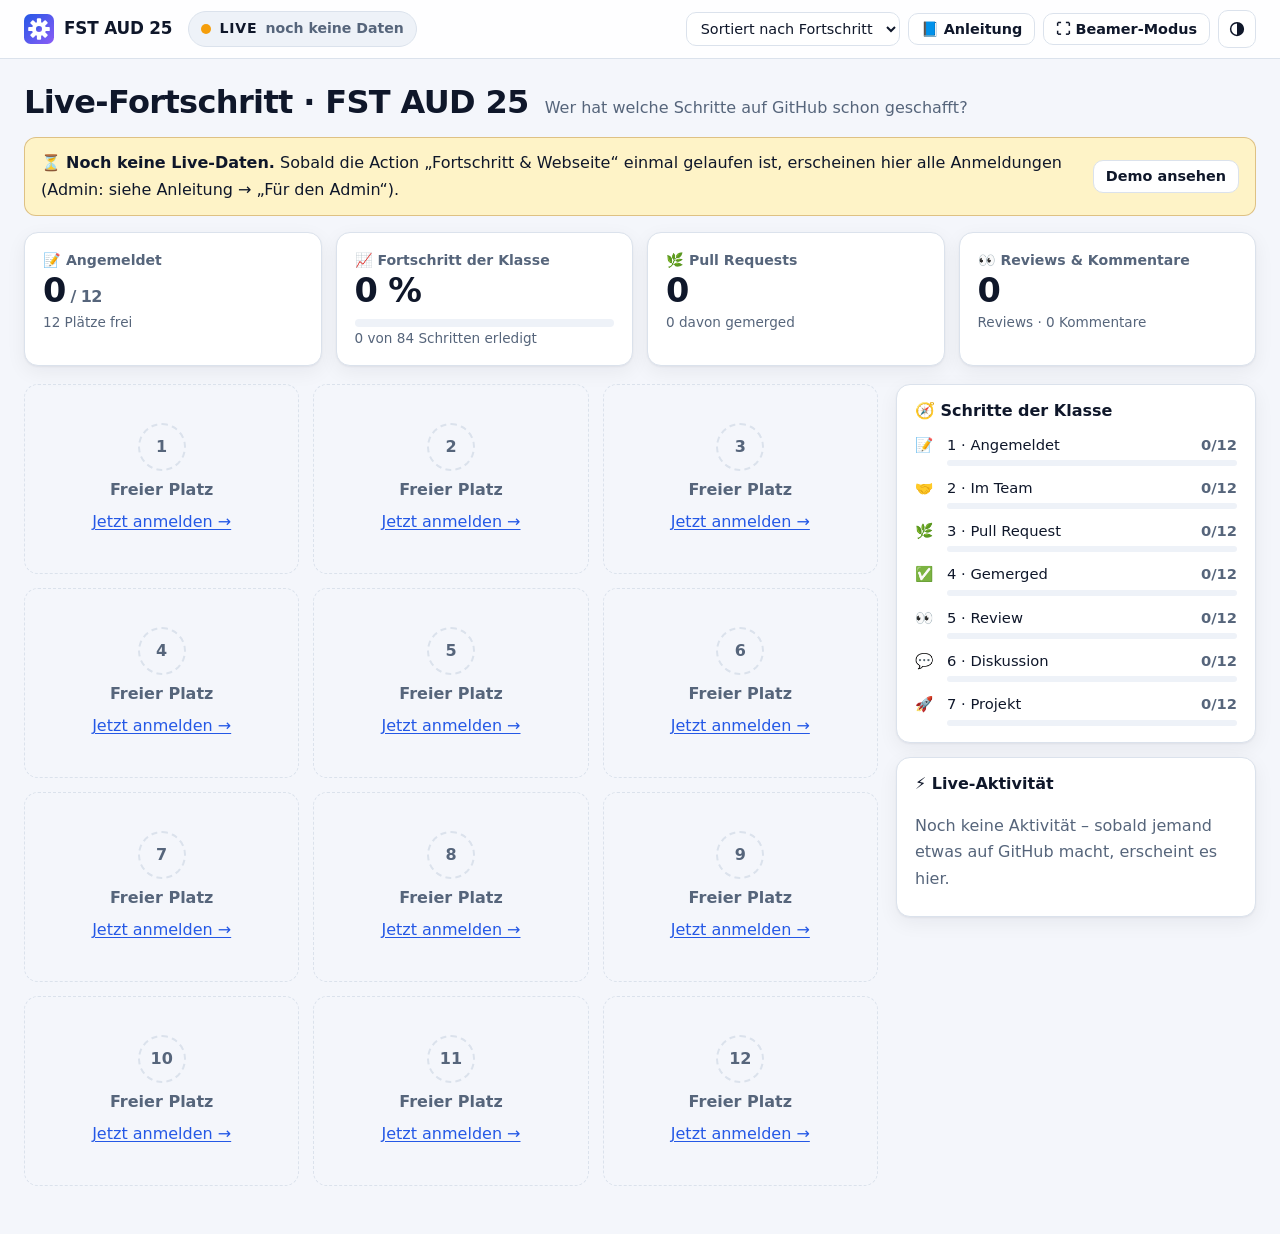
==== fstaud25/fortschritt.html @ 2078d6a1 "fstaud25: Klassen-Repository mit Anleitung und Live-Fortschritt Anleitung (index.html) für die Autom" ====
<!doctype html>
<html lang="de">
<head>
<meta charset="utf-8">
<meta name="viewport" content="width=device-width, initial-scale=1">
<title>FST AUD 25 · Live-Fortschritt</title>
<meta name="description" content="Live-Übersicht: Wie weit ist jede:r in der Automatisierungsklasse FST AUD 25 mit Git und GitHub?">
<link rel="icon" href="assets/favicon.svg" type="image/svg+xml">
<link rel="stylesheet" href="assets/style.css">
<script>try{var t=localStorage.getItem('fstaud25.theme');if(t)document.documentElement.dataset.theme=t}catch(e){}</script>
<script src="assets/common.js" defer></script>
<script src="assets/fortschritt.js" defer></script>
</head>
<body>

<header class="topbar">
  <a class="marke" href="./"><img src="assets/favicon.svg" alt="">FST AUD 25</a>
  <span class="live" id="live" role="status" aria-live="polite"><span class="punkt"></span><b>LIVE</b><span id="live-text">verbinde …</span></span>
  <div class="steuerung">
    <label class="visuell-versteckt" for="sortierung">Sortierung</label>
    <select id="sortierung" class="nur-normal">
      <option value="fortschritt">Sortiert nach Fortschritt</option>
      <option value="name">Sortiert nach Name</option>
      <option value="aktiv">Zuletzt aktiv zuerst</option>
    </select>
    <a class="knopf klein-k nur-normal" href="./">📘 Anleitung</a>
    <button class="knopf klein-k" type="button" id="beamer" title="Vollbild für Beamer oder Smartboard">⛶ Beamer-Modus</button>
    <button class="icon-knopf nur-normal" type="button" data-thema-knopf title="Hell/Dunkel umschalten" aria-label="Hell/Dunkel umschalten"><svg viewBox="0 0 24 24" width="18" height="18" aria-hidden="true"><circle cx="12" cy="12" r="8.5" fill="none" stroke="currentColor" stroke-width="2"/><path d="M12 3.5a8.5 8.5 0 0 1 0 17z" fill="currentColor"/></svg></button>
  </div>
</header>

<main class="dash">
  <div class="dash-titel">
    <h1 id="titel">Live-Fortschritt der Klasse</h1>
    <p id="untertitel">Wer hat welche Schritte auf GitHub schon geschafft?</p>
  </div>

  <div class="banner" id="banner" hidden></div>

  <section class="kennzahlen" aria-label="Kennzahlen">
    <div class="kennzahl">
      <div class="label">📝 Angemeldet</div>
      <div class="wert" id="k-angemeldet">–</div>
      <div class="zusatz" id="k-angemeldet-zusatz">&nbsp;</div>
    </div>
    <div class="kennzahl">
      <div class="label">📈 Fortschritt der Klasse</div>
      <div class="wert" id="k-fortschritt">–</div>
      <div class="balken"><span id="k-fortschritt-balken" data-key="klasse"></span></div>
      <div class="zusatz" id="k-fortschritt-zusatz">&nbsp;</div>
    </div>
    <div class="kennzahl">
      <div class="label">🌿 Pull Requests</div>
      <div class="wert" id="k-prs">–</div>
      <div class="zusatz" id="k-prs-zusatz">&nbsp;</div>
    </div>
    <div class="kennzahl">
      <div class="label">👀 Reviews &amp; Kommentare</div>
      <div class="wert" id="k-reviews">–</div>
      <div class="zusatz" id="k-reviews-zusatz">&nbsp;</div>
    </div>
  </section>

  <div class="dash-grid">
    <section class="karten" id="karten" aria-label="Teilnehmende"></section>
    <aside>
      <div class="panel">
        <h2>🧭 Schritte der Klasse</h2>
        <ol class="trichter" id="trichter"></ol>
      </div>
      <div class="panel">
        <h2>⚡ Live-Aktivität</h2>
        <ul class="feed" id="feed"></ul>
      </div>
    </aside>
  </div>
</main>

<div class="toasts" id="toasts" aria-live="polite"></div>
<canvas class="konfetti" id="konfetti" hidden></canvas>

</body>
</html>
---- fstaud25/assets/style.css ----
/* FST AUD 25 – gemeinsames Design für Anleitung (index.html) und Live-Fortschritt (fortschritt.html) */

:root {
  color-scheme: light;
  --bg: #f4f6fb;
  --surface: #ffffff;
  --surface-2: #eef2f8;
  --text: #0f172a;
  --muted: #56657b;
  --border: #dbe2ec;
  --accent: #2458e6;
  --accent-text: #ffffff;
  --accent-soft: #e3eaff;
  --ok: #15803d;
  --ok-soft: #dcfce7;
  --warn: #a16207;
  --warn-soft: #fef3c7;
  --danger: #b91c1c;
  --danger-soft: #fee2e2;
  --code-bg: #0f172a;
  --code-text: #e2e8f0;
  --gh-green: #1f883d;
  --shadow: 0 1px 2px rgb(15 23 42 / .05), 0 6px 20px rgb(15 23 42 / .06);
  --radius: 14px;
  --font: system-ui, -apple-system, "Segoe UI", Roboto, "Helvetica Neue", Arial, sans-serif;
  --mono: ui-monospace, SFMono-Regular, "Cascadia Code", Menlo, Consolas, monospace;
}

@media (prefers-color-scheme: dark) {
  :root:not([data-theme="light"]) {
    color-scheme: dark;
    --bg: #0b1120;
    --surface: #111a2e;
    --surface-2: #17223a;
    --text: #e6ebf5;
    --muted: #9aa8bf;
    --border: #243251;
    --accent: #7c9dff;
    --accent-text: #0b1120;
    --accent-soft: #1a2850;
    --ok: #4ade80;
    --ok-soft: #10301d;
    --warn: #fbbf24;
    --warn-soft: #36270a;
    --danger: #f87171;
    --danger-soft: #3b1414;
    --code-bg: #070c18;
    --code-text: #dbe4f3;
    --gh-green: #2ea043;
    --shadow: 0 1px 2px rgb(0 0 0 / .4), 0 8px 24px rgb(0 0 0 / .25);
  }
}

:root[data-theme="dark"] {
  color-scheme: dark;
  --bg: #0b1120;
  --surface: #111a2e;
  --surface-2: #17223a;
  --text: #e6ebf5;
  --muted: #9aa8bf;
  --border: #243251;
  --accent: #7c9dff;
  --accent-text: #0b1120;
  --accent-soft: #1a2850;
  --ok: #4ade80;
  --ok-soft: #10301d;
  --warn: #fbbf24;
  --warn-soft: #36270a;
  --danger: #f87171;
  --danger-soft: #3b1414;
  --code-bg: #070c18;
  --code-text: #dbe4f3;
  --gh-green: #2ea043;
  --shadow: 0 1px 2px rgb(0 0 0 / .4), 0 8px 24px rgb(0 0 0 / .25);
}

/* ---------- Grundlagen ---------- */

* { box-sizing: border-box; }
html { scroll-behavior: smooth; scroll-padding-top: 84px; -webkit-text-size-adjust: 100%; }
body { margin: 0; background: var(--bg); color: var(--text); font: 1rem/1.65 var(--font); -webkit-font-smoothing: antialiased; }
a { color: var(--accent); text-underline-offset: 2px; }
img { max-width: 100%; }
h1, h2, h3 { line-height: 1.2; }
p { margin: 0 0 12px; }
ul, ol { padding-left: 1.3em; }
li { margin-bottom: 4px; }
code, kbd, pre { font-family: var(--mono); font-size: .9em; }
:not(pre) > code { background: var(--surface-2); border: 1px solid var(--border); padding: .08em .38em; border-radius: 6px; overflow-wrap: anywhere; }
pre { position: relative; margin: 12px 0 16px; background: var(--code-bg); color: var(--code-text); padding: 14px 16px; border-radius: 10px; overflow-x: auto; line-height: 1.55; }
kbd { background: var(--surface); border: 1px solid var(--border); border-bottom-width: 2px; border-radius: 6px; padding: 0 6px; }
hr { border: 0; border-top: 1px solid var(--border); margin: 32px 0; }
[hidden] { display: none !important; }
.klein { font-size: .88rem; color: var(--muted); }
.visuell-versteckt { position: absolute; width: 1px; height: 1px; overflow: hidden; clip: rect(0 0 0 0); white-space: nowrap; }

:focus-visible { outline: 3px solid color-mix(in srgb, var(--accent) 50%, transparent); outline-offset: 2px; }

/* ---------- Kopfleiste ---------- */

.topbar {
  position: sticky; top: 0; z-index: 30;
  display: flex; align-items: center; gap: 12px 16px; flex-wrap: wrap;
  padding: 10px 24px;
  background: color-mix(in srgb, var(--surface) 88%, transparent);
  backdrop-filter: saturate(1.4) blur(10px);
  -webkit-backdrop-filter: saturate(1.4) blur(10px);
  border-bottom: 1px solid var(--border);
}
.marke { display: inline-flex; align-items: center; gap: 10px; font-weight: 800; font-size: 1.05rem; color: var(--text); text-decoration: none; letter-spacing: -.01em; white-space: nowrap; }
.marke img { width: 30px; height: 30px; }
.topnav { display: flex; gap: 2px; margin-left: auto; overflow-x: auto; scrollbar-width: none; }
.topnav a { padding: 6px 12px; border-radius: 8px; color: var(--muted); text-decoration: none; font-weight: 600; font-size: .93rem; white-space: nowrap; }
.topnav a:hover, .topnav a[aria-current="page"] { background: var(--surface-2); color: var(--text); }
.icon-knopf { display: inline-grid; place-items: center; width: 38px; height: 38px; border-radius: 10px; border: 1px solid var(--border); background: var(--surface); color: var(--text); cursor: pointer; font-size: 1.05rem; flex: none; }
.icon-knopf:hover { background: var(--surface-2); }
@media (max-width: 640px) {
  html { scroll-padding-top: 130px; }
  .topbar { padding: 10px 16px; }
  .topnav { order: 3; width: 100%; margin-left: 0; }
  .topbar .icon-knopf { margin-left: auto; }
}

/* ---------- Knöpfe & Bausteine ---------- */

.knopf {
  display: inline-flex; align-items: center; justify-content: center; gap: 8px;
  padding: 10px 18px; border-radius: 10px; border: 1px solid var(--border);
  background: var(--surface); color: var(--text); font: inherit; font-weight: 650; line-height: 1.3;
  text-decoration: none; cursor: pointer; transition: transform .1s, background-color .15s, filter .15s;
}
.knopf:hover { background: var(--surface-2); }
.knopf:active { transform: translateY(1px); }
.knopf.primaer { background: var(--accent); border-color: var(--accent); color: var(--accent-text); }
.knopf.primaer:hover { filter: brightness(1.08); }
.knopf.klein-k { padding: 6px 12px; font-size: .9rem; }
.knopf-reihe { display: flex; gap: 10px; flex-wrap: wrap; align-items: center; }

/* Sieht aus wie ein Knopf auf GitHub – damit man ihn auf der echten Seite wiedererkennt */
.gh-btn { display: inline-block; padding: 0 9px; border: 1px solid var(--border); border-radius: 6px; background: var(--surface-2); color: var(--text); font-size: .86em; font-weight: 600; white-space: nowrap; line-height: 1.75; vertical-align: baseline; }
.gh-btn.gruen { background: var(--gh-green); border-color: var(--gh-green); color: #fff; }

.badge { display: inline-flex; align-items: center; gap: 6px; padding: 4px 12px; border-radius: 999px; background: var(--accent-soft); color: var(--accent); font-weight: 700; font-size: .85rem; }

.box { background: var(--surface); border: 1px solid var(--border); border-radius: var(--radius); padding: 20px 22px; box-shadow: var(--shadow); }
.box > :last-child { margin-bottom: 0; }

.hinweis { border-left: 4px solid var(--accent); background: var(--accent-soft); padding: 12px 16px; border-radius: 0 10px 10px 0; margin: 16px 0; }
.hinweis > :last-child { margin-bottom: 0; }
.hinweis.achtung { border-color: var(--warn); background: var(--warn-soft); }
.hinweis.gut { border-color: var(--ok); background: var(--ok-soft); }

.tabelle-wrap { overflow-x: auto; margin: 12px 0 16px; border: 1px solid var(--border); border-radius: 12px; }
table { width: 100%; border-collapse: collapse; background: var(--surface); font-size: .94rem; }
th, td { text-align: left; padding: 10px 12px; border-bottom: 1px solid var(--border); vertical-align: top; }
tr:last-child td { border-bottom: 0; }
th { background: var(--surface-2); font-weight: 700; }

details { background: var(--surface); border: 1px solid var(--border); border-radius: 12px; padding: 0 16px; margin: 10px 0; }
summary { cursor: pointer; padding: 13px 0; font-weight: 650; list-style: none; }
summary::-webkit-details-marker { display: none; }
summary::before { content: "▸"; display: inline-block; width: 1.2em; color: var(--muted); transition: transform .15s; }
details[open] summary::before { transform: rotate(90deg); }
details[open] { padding-bottom: 4px; }

.kopieren { position: absolute; top: 8px; right: 8px; padding: 3px 10px; border-radius: 6px; border: 1px solid rgb(255 255 255 / .2); background: rgb(255 255 255 / .08); color: var(--code-text); font: 600 .78rem var(--font); cursor: pointer; }
.kopieren:hover { background: rgb(255 255 255 / .16); }

/* ---------- Anleitung ---------- */

.hero {
  padding: 64px 24px 44px; text-align: center;
  background:
    radial-gradient(60% 80% at 15% 0%, color-mix(in srgb, #6366f1 16%, transparent), transparent 70%),
    radial-gradient(50% 70% at 90% 10%, color-mix(in srgb, #0ea5e9 14%, transparent), transparent 70%);
  border-bottom: 1px solid var(--border);
}
.hero h1 { font-size: clamp(2rem, 5.5vw, 3.3rem); letter-spacing: -.035em; margin: 14px auto 12px; max-width: 900px; }
.hero .lead { font-size: 1.15rem; color: var(--muted); max-width: 700px; margin: 0 auto 26px; }
.hero .knopf-reihe { justify-content: center; }

.ich-leiste { display: flex; align-items: center; gap: 10px 14px; flex-wrap: wrap; max-width: 1180px; margin: 20px auto 0; padding: 12px 18px; border-radius: 12px; background: var(--surface); border: 1px solid var(--border); box-shadow: var(--shadow); text-align: left; }
.ich-leiste img { width: 36px; height: 36px; border-radius: 50%; }
.ich-leiste .knopf-reihe { margin-left: auto; }

.layout { display: grid; grid-template-columns: 230px minmax(0, 1fr); gap: 44px; max-width: 1180px; margin: 0 auto; padding: 32px 24px 60px; }
.toc { position: sticky; top: 84px; align-self: start; max-height: calc(100vh - 100px); overflow-y: auto; font-size: .92rem; }
.toc p { margin: 0 0 8px 10px; font-size: .78rem; font-weight: 700; letter-spacing: .06em; text-transform: uppercase; color: var(--muted); }
.toc a { display: block; padding: 5px 10px; border-radius: 8px; color: var(--muted); text-decoration: none; }
.toc a:hover { color: var(--text); background: var(--surface-2); }
.toc a.aktiv { color: var(--accent); background: var(--accent-soft); font-weight: 650; }
.toc .trenner { height: 1px; background: var(--border); margin: 8px 10px; }
@media (max-width: 960px) {
  .layout { grid-template-columns: minmax(0, 1fr); padding: 24px 16px 48px; }
  .toc { display: none; }
}

.inhalt > section { margin-bottom: 64px; }
.inhalt h2 { font-size: clamp(1.45rem, 3vw, 1.8rem); letter-spacing: -.02em; margin: 0 0 8px; display: flex; align-items: center; gap: 12px; }
.inhalt h3 { font-size: 1.15rem; margin: 30px 0 10px; }
.inhalt .unterzeile { color: var(--muted); margin-bottom: 18px; }
.nr { flex: none; display: inline-grid; place-items: center; width: 42px; height: 42px; border-radius: 12px; background: var(--farbe, var(--accent)); color: #fff; font-weight: 800; font-size: 1.1rem; box-shadow: 0 4px 12px color-mix(in srgb, var(--farbe, var(--accent)) 35%, transparent); }
.meilenstein { display: inline-flex; gap: 6px; align-items: center; font-size: .85rem; font-weight: 600; color: var(--muted); background: var(--surface-2); border: 1px solid var(--border); padding: 3px 12px; border-radius: 999px; margin-bottom: 14px; }
.meilenstein.erledigt { color: var(--ok); border-color: color-mix(in srgb, var(--ok) 45%, transparent); background: var(--ok-soft); }

ol.anleitung { counter-reset: s; list-style: none; padding: 0; margin: 12px 0 18px; }
ol.anleitung > li { counter-increment: s; position: relative; padding: 2px 0 12px 44px; margin: 0; }
ol.anleitung > li::before { content: counter(s); position: absolute; left: 0; top: 0; width: 30px; height: 30px; border-radius: 50%; background: var(--surface); border: 1px solid var(--border); display: grid; place-items: center; font-weight: 700; font-size: .85rem; color: var(--muted); }

.wegweiser { display: grid; grid-template-columns: repeat(auto-fill, minmax(150px, 1fr)); gap: 12px; margin: 20px 0; }
.weg { position: relative; display: block; padding: 14px 14px 12px; border-radius: 12px; background: var(--surface); border: 1px solid var(--border); text-decoration: none; color: var(--text); transition: transform .15s, border-color .15s; }
.weg:hover { transform: translateY(-2px); border-color: var(--farbe); }
.weg .icon { font-size: 1.6rem; line-height: 1; display: block; margin-bottom: 8px; }
.weg .klein { display: block; line-height: 1.4; margin-top: 2px; }
.weg b { display: block; }
.weg::before { content: ""; position: absolute; inset: 0 auto 0 0; width: 4px; border-radius: 12px 0 0 12px; background: var(--farbe); }
.weg.erledigt { background: var(--ok-soft); border-color: color-mix(in srgb, var(--ok) 45%, transparent); }
.weg.erledigt::after { content: "✓"; position: absolute; top: 10px; right: 12px; color: var(--ok); font-weight: 800; }

.drei-spalten { display: grid; grid-template-columns: repeat(auto-fit, minmax(220px, 1fr)); gap: 14px; margin: 18px 0; }
.drei-spalten .box h3 { margin-top: 0; font-size: 1.02rem; }

.formular { display: grid; gap: 14px; max-width: 540px; }
.formular label { display: grid; gap: 6px; font-weight: 650; }
.formular input { font: inherit; font-weight: 400; padding: 10px 12px; border-radius: 10px; border: 1px solid var(--border); background: var(--surface); color: var(--text); min-width: 0; }
.login-feld { display: flex; align-items: center; border: 1px solid var(--border); border-radius: 10px; background: var(--surface); }
.login-feld:focus-within { outline: 3px solid color-mix(in srgb, var(--accent) 50%, transparent); outline-offset: 2px; }
.login-feld span { padding-left: 12px; color: var(--muted); font-weight: 600; }
.login-feld input { border: 0; flex: 1; background: transparent; padding-left: 4px; }
.login-feld input:focus-visible { outline: none; }
.login-vorschau { display: flex; align-items: center; gap: 10px; font-weight: 600; font-size: .92rem; }
.login-vorschau img { width: 32px; height: 32px; border-radius: 50%; }
.login-vorschau.ok { color: var(--ok); }
.login-vorschau.fehlt { color: var(--warn); }
.fehler { color: var(--danger); font-weight: 600; margin: 0; }
.feld-tipp { font-weight: 400; font-size: .86rem; color: var(--warn); }

.flow { display: grid; grid-template-columns: repeat(6, minmax(0, 1fr)); gap: 14px; margin: 18px 0; counter-reset: f; }
.flow > div { position: relative; background: var(--surface); border: 1px solid var(--border); border-top: 4px solid var(--farbe); border-radius: 12px; padding: 12px 10px; text-align: center; font-size: .88rem; color: var(--muted); }
.flow > div b { display: block; color: var(--text); font-size: .98rem; }
.flow > div .icon { display: block; font-size: 1.5rem; margin-bottom: 4px; }
.flow > div:not(:last-child)::after { content: "→"; position: absolute; right: -13px; top: 50%; transform: translateY(-50%); color: var(--muted); font-weight: 700; }
@media (max-width: 820px) {
  .flow { grid-template-columns: repeat(2, minmax(0, 1fr)); }
  .flow > div::after { display: none; }
}

.regeln { list-style: none; padding: 0; display: grid; grid-template-columns: repeat(auto-fit, minmax(250px, 1fr)); gap: 12px; counter-reset: r; }
.regeln li { counter-increment: r; background: var(--surface); border: 1px solid var(--border); border-radius: 12px; padding: 14px 16px 14px 52px; position: relative; margin: 0; }
.regeln li::before { content: counter(r); position: absolute; left: 14px; top: 14px; width: 26px; height: 26px; border-radius: 8px; background: var(--accent-soft); color: var(--accent); display: grid; place-items: center; font-weight: 800; font-size: .85rem; }

.git-graph { width: 100%; max-width: 640px; height: auto; display: block; margin: 12px 0 18px; color: var(--muted); }
.git-graph text { fill: var(--text); font: 600 13px var(--font); }
.git-graph .klein-text { fill: var(--muted); font-weight: 500; font-size: 12px; }

.glossar { display: grid; grid-template-columns: minmax(130px, max-content) 1fr; gap: 10px 20px; margin: 0; }
.glossar dt { font-weight: 700; }
.glossar dd { margin: 0; color: var(--muted); }
@media (max-width: 560px) {
  .glossar { grid-template-columns: 1fr; gap: 2px; }
  .glossar dd { margin-bottom: 10px; }
}

.themen { list-style: none; padding: 0; display: grid; grid-template-columns: repeat(auto-fill, minmax(250px, 1fr)); gap: 8px; }
.themen li { background: var(--surface); border: 1px solid var(--border); border-radius: 10px; padding: 8px 12px; margin: 0; font-size: .94rem; }
.themen code { font-size: .8em; }

.fusszeile { border-top: 1px solid var(--border); padding: 28px 24px 40px; text-align: center; color: var(--muted); font-size: .9rem; }
.fusszeile a { color: inherit; }

/* ---------- Live-Fortschritt ---------- */

.live { display: inline-flex; align-items: center; gap: 8px; font-weight: 600; font-size: .88rem; padding: 5px 12px; border-radius: 999px; background: var(--surface-2); border: 1px solid var(--border); color: var(--muted); white-space: nowrap; }
.live b { color: var(--text); letter-spacing: .06em; }
.live .punkt { width: 10px; height: 10px; border-radius: 50%; background: var(--muted); flex: none; }
.live.ok .punkt { background: #22c55e; animation: puls 2s infinite; }
.live.alt .punkt { background: #f59e0b; }
.live.fehler .punkt { background: #ef4444; }
.live.demo .punkt { background: #8b5cf6; animation: puls-demo 2s infinite; }
@keyframes puls { 0% { box-shadow: 0 0 0 0 rgb(34 197 94 / .55); } 70% { box-shadow: 0 0 0 10px rgb(34 197 94 / 0); } 100% { box-shadow: 0 0 0 0 rgb(34 197 94 / 0); } }
@keyframes puls-demo { 0% { box-shadow: 0 0 0 0 rgb(139 92 246 / .55); } 70% { box-shadow: 0 0 0 10px rgb(139 92 246 / 0); } 100% { box-shadow: 0 0 0 0 rgb(139 92 246 / 0); } }

.steuerung { display: flex; gap: 8px; align-items: center; margin-left: auto; flex-wrap: wrap; }
.steuerung select { font: inherit; font-size: .9rem; padding: 7px 10px; border-radius: 10px; border: 1px solid var(--border); background: var(--surface); color: var(--text); }
@media (max-width: 640px) {
  .steuerung { margin-left: 0; width: 100%; }
}

.dash { max-width: 1560px; margin: 0 auto; padding: 20px 24px 48px; }
@media (max-width: 640px) { .dash { padding: 16px 16px 40px; } }
.dash-titel { display: flex; align-items: baseline; gap: 8px 16px; flex-wrap: wrap; margin: 4px 0 16px; }
.dash-titel h1 { font-size: clamp(1.4rem, 3vw, 2rem); margin: 0; letter-spacing: -.02em; }
.dash-titel p { margin: 0; color: var(--muted); }

.banner { display: flex; gap: 10px 14px; align-items: center; flex-wrap: wrap; padding: 12px 16px; border-radius: 12px; background: var(--warn-soft); border: 1px solid color-mix(in srgb, var(--warn) 35%, transparent); margin-bottom: 16px; }
.banner.info { background: var(--accent-soft); border-color: color-mix(in srgb, var(--accent) 35%, transparent); }
.banner p { margin: 0; flex: 1 1 320px; }

.kennzahlen { display: grid; grid-template-columns: repeat(4, minmax(0, 1fr)); gap: 14px; margin-bottom: 18px; }
.kennzahl { background: var(--surface); border: 1px solid var(--border); border-radius: var(--radius); padding: 16px 18px; box-shadow: var(--shadow); min-width: 0; }
.kennzahl .label { color: var(--muted); font-size: .88rem; font-weight: 650; }
.kennzahl .wert { font-size: 2.1rem; font-weight: 800; letter-spacing: -.02em; line-height: 1.15; font-variant-numeric: tabular-nums; }
.kennzahl .wert small { font-size: 1rem; color: var(--muted); font-weight: 650; }
.kennzahl .zusatz { color: var(--muted); font-size: .85rem; }
.kennzahl .balken { margin-top: 8px; }
@media (max-width: 860px) { .kennzahlen { grid-template-columns: repeat(2, minmax(0, 1fr)); } }

.dash-grid { display: grid; grid-template-columns: minmax(0, 1fr) 360px; gap: 18px; align-items: start; }
@media (max-width: 1120px) { .dash-grid { grid-template-columns: minmax(0, 1fr); } }

.karten { display: grid; grid-template-columns: repeat(auto-fill, minmax(272px, 1fr)); gap: 14px; }
.karte { position: relative; background: var(--surface); border: 1px solid var(--border); border-radius: var(--radius); padding: 16px; box-shadow: var(--shadow); display: flex; flex-direction: column; gap: 12px; min-width: 0; }
.karte.fertig { border-color: color-mix(in srgb, var(--ok) 55%, var(--border)); background: linear-gradient(180deg, color-mix(in srgb, var(--ok) 7%, var(--surface)), var(--surface) 60%); }
.karte.ich { outline: 3px solid var(--accent); outline-offset: 2px; }
.karte.neu { animation: aufleuchten 2.6s ease-out; }
@keyframes aufleuchten {
  0% { box-shadow: 0 0 0 0 rgb(245 158 11 / 0); }
  12% { box-shadow: 0 0 0 7px rgb(245 158 11 / .55); transform: scale(1.025); }
  100% { box-shadow: var(--shadow); transform: none; }
}
.karte-kopf { display: flex; align-items: center; gap: 12px; }
.avatar { width: 48px; height: 48px; border-radius: 50%; flex: none; overflow: hidden; background: var(--surface-2); display: grid; place-items: center; font-weight: 800; color: #fff; font-size: 1rem; }
.avatar img { width: 100%; height: 100%; object-fit: cover; display: block; }
.karte-name { min-width: 0; flex: 1; }
.karte-name strong { display: block; white-space: nowrap; overflow: hidden; text-overflow: ellipsis; font-size: 1.06rem; }
.karte-name a { color: var(--muted); font-size: .86rem; text-decoration: none; }
.karte-name a:hover { color: var(--accent); text-decoration: underline; }
.karte-zahl { font-size: 1.6rem; font-weight: 800; font-variant-numeric: tabular-nums; line-height: 1; white-space: nowrap; }
.karte-zahl small { color: var(--muted); font-size: .92rem; font-weight: 650; }
.pokal { position: absolute; top: -10px; right: -8px; font-size: 1.5rem; filter: drop-shadow(0 2px 4px rgb(0 0 0 / .25)); }

.balken { height: 8px; border-radius: 999px; background: var(--surface-2); overflow: hidden; }
.balken > span { display: block; height: 100%; width: 0; border-radius: inherit; background-image: linear-gradient(90deg, #6366f1, #0ea5e9, #10b981, #22c55e, #f59e0b, #ec4899, #8b5cf6); transition: width .9s cubic-bezier(.2, .8, .2, 1); }

.chips { display: grid; grid-template-columns: repeat(7, minmax(0, 1fr)); gap: 6px; list-style: none; padding: 0; margin: 0; }
.chip { aspect-ratio: 1; display: grid; place-items: center; border-radius: 10px; border: 1.5px dashed var(--border); font-size: 1.05rem; margin: 0; }
.chip > span { filter: grayscale(1); opacity: .35; }
.chip.ok { border: 1.5px solid var(--farbe); background: color-mix(in srgb, var(--farbe) 16%, var(--surface)); }
.chip.ok > span { filter: none; opacity: 1; }
.chip.dran { border-style: solid; border-color: color-mix(in srgb, var(--farbe) 70%, transparent); }
.chip.dran > span { opacity: .6; }

.naechster { margin: 0; font-size: .88rem; color: var(--muted); }
.naechster a { color: var(--text); font-weight: 650; text-decoration: none; }
.naechster a:hover { text-decoration: underline; }
.karte-fuss { display: flex; flex-wrap: wrap; gap: 4px 12px; color: var(--muted); font-size: .84rem; border-top: 1px solid var(--border); padding-top: 10px; margin-top: auto; }
.karte-fuss .zeit { margin-left: auto; }

.karte.frei { border-style: dashed; box-shadow: none; background: transparent; align-items: center; justify-content: center; text-align: center; color: var(--muted); min-height: 190px; gap: 6px; }
.karte.frei .avatar { background: transparent; border: 2px dashed var(--border); color: var(--muted); }

.panel { background: var(--surface); border: 1px solid var(--border); border-radius: var(--radius); padding: 16px 18px; box-shadow: var(--shadow); min-width: 0; }
.panel + .panel { margin-top: 14px; }
.panel h2 { font-size: 1rem; margin: 0 0 12px; display: flex; align-items: center; gap: 8px; }
.trichter { list-style: none; margin: 0; padding: 0; display: grid; gap: 10px; }
.trichter li { display: grid; grid-template-columns: 24px 1fr auto; gap: 3px 8px; align-items: center; font-size: .92rem; margin: 0; }
.trichter .anz { font-variant-numeric: tabular-nums; color: var(--muted); font-weight: 650; }
.trichter .t-balken { grid-column: 2 / 4; height: 6px; border-radius: 999px; background: var(--surface-2); overflow: hidden; }
.trichter .t-balken span { display: block; height: 100%; width: 0; border-radius: inherit; background: var(--farbe); transition: width .9s cubic-bezier(.2, .8, .2, 1); }

.feed { list-style: none; margin: 0 -6px; padding: 0; max-height: 540px; overflow-y: auto; }
.feed li { margin: 0; }
.feed a, .feed .eintrag { display: flex; gap: 10px; padding: 8px 6px; border-radius: 8px; color: var(--text); text-decoration: none; font-size: .9rem; line-height: 1.45; }
.feed a:hover { background: var(--surface-2); }
.feed .f-icon { flex: none; width: 28px; height: 28px; border-radius: 8px; display: grid; place-items: center; background: var(--surface-2); }
.feed time { display: block; color: var(--muted); font-size: .8rem; }
.feed li.neu { animation: einblenden .7s ease-out; }
.feed .leer { color: var(--muted); padding: 8px 6px; }
@keyframes einblenden { from { opacity: 0; transform: translateY(-6px); background: var(--accent-soft); } to { opacity: 1; transform: none; } }

.toasts { position: fixed; right: 20px; bottom: 20px; display: grid; gap: 10px; z-index: 50; width: min(380px, calc(100vw - 40px)); }
.toast { display: flex; gap: 12px; align-items: center; background: var(--surface); border: 1px solid var(--border); border-left: 5px solid var(--farbe, var(--accent)); box-shadow: 0 12px 32px rgb(0 0 0 / .2); padding: 12px 16px; border-radius: 12px; animation: toast-rein .35s ease-out; transition: opacity .4s, transform .4s; }
.toast .t-icon { font-size: 1.6rem; }
.toast.weg { opacity: 0; transform: translateY(12px); }
@keyframes toast-rein { from { opacity: 0; transform: translateY(16px) scale(.97); } to { opacity: 1; transform: none; } }

.konfetti { position: fixed; inset: 0; pointer-events: none; z-index: 60; width: 100%; height: 100%; }

/* Beamer-Modus: größer, ohne Bedienelemente */
html.beamer { font-size: 112.5%; }
html.beamer .nur-normal { display: none !important; }
html.beamer .dash { max-width: none; }
html.beamer .karten { grid-template-columns: repeat(auto-fill, minmax(300px, 1fr)); }

@media (prefers-reduced-motion: reduce) {
  *, *::before, *::after { animation: none !important; transition: none !important; scroll-behavior: auto !important; }
}
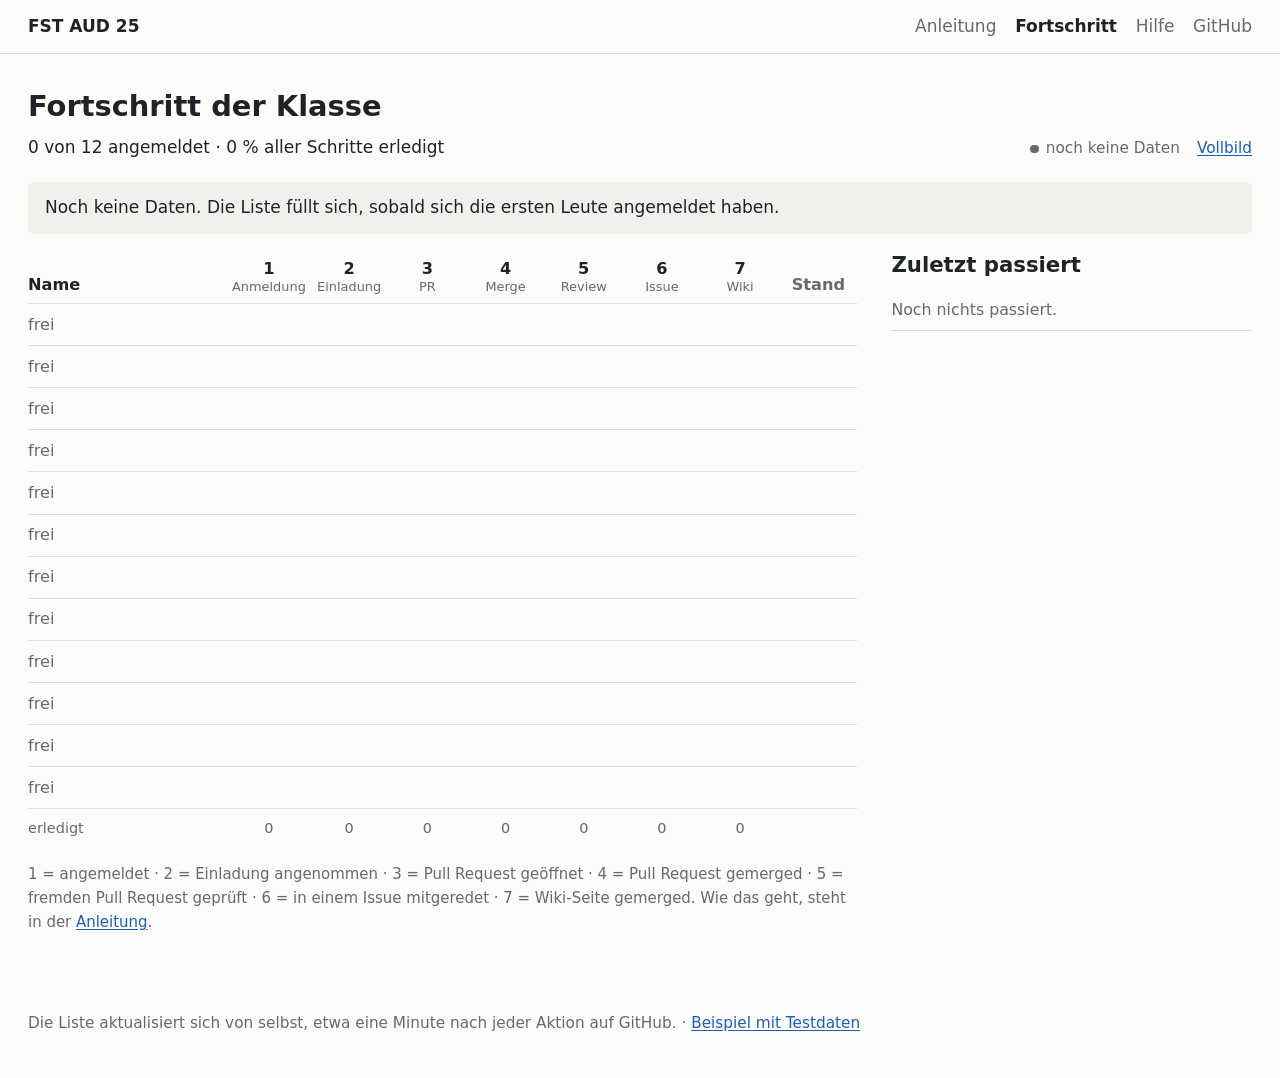
==== commit 3ca9ec6d: "fstaud25: ruhigeres, schlichteres Design Die Seiten wirkten überladen. Jetzt gibt es eine Akzentfarb" ====
--- a/fstaud25/fortschritt.html
+++ b/fstaud25/fortschritt.html
@@ -3,81 +3,54 @@
 <head>
 <meta charset="utf-8">
 <meta name="viewport" content="width=device-width, initial-scale=1">
-<title>FST AUD 25 · Live-Fortschritt</title>
-<meta name="description" content="Live-Übersicht: Wie weit ist jede:r in der Automatisierungsklasse FST AUD 25 mit Git und GitHub?">
+<title>Fortschritt · FST AUD 25</title>
+<meta name="description" content="Wer aus der FST AUD 25 hat welche Schritte auf GitHub schon erledigt?">
 <link rel="icon" href="assets/favicon.svg" type="image/svg+xml">
 <link rel="stylesheet" href="assets/style.css">
-<script>try{var t=localStorage.getItem('fstaud25.theme');if(t)document.documentElement.dataset.theme=t}catch(e){}</script>
 <script src="assets/common.js" defer></script>
 <script src="assets/fortschritt.js" defer></script>
 </head>
-<body>
+<body class="breit">
 
-<header class="topbar">
-  <a class="marke" href="./"><img src="assets/favicon.svg" alt="">FST AUD 25</a>
-  <span class="live" id="live" role="status" aria-live="polite"><span class="punkt"></span><b>LIVE</b><span id="live-text">verbinde …</span></span>
-  <div class="steuerung">
-    <label class="visuell-versteckt" for="sortierung">Sortierung</label>
-    <select id="sortierung" class="nur-normal">
-      <option value="fortschritt">Sortiert nach Fortschritt</option>
-      <option value="name">Sortiert nach Name</option>
-      <option value="aktiv">Zuletzt aktiv zuerst</option>
-    </select>
-    <a class="knopf klein-k nur-normal" href="./">📘 Anleitung</a>
-    <button class="knopf klein-k" type="button" id="beamer" title="Vollbild für Beamer oder Smartboard">⛶ Beamer-Modus</button>
-    <button class="icon-knopf nur-normal" type="button" data-thema-knopf title="Hell/Dunkel umschalten" aria-label="Hell/Dunkel umschalten"><svg viewBox="0 0 24 24" width="18" height="18" aria-hidden="true"><circle cx="12" cy="12" r="8.5" fill="none" stroke="currentColor" stroke-width="2"/><path d="M12 3.5a8.5 8.5 0 0 1 0 17z" fill="currentColor"/></svg></button>
+<header class="kopf">
+  <div class="kopf-innen">
+    <a class="seitenname" href="./">FST AUD 25</a>
+    <nav aria-label="Seiten">
+      <a href="./">Anleitung</a>
+      <a href="fortschritt.html" aria-current="page">Fortschritt</a>
+      <a href="hilfe.html">Hilfe</a>
+      <a href="https://github.com/Yourworstdream/fstaud25" data-repo="">GitHub</a>
+    </nav>
   </div>
 </header>
 
-<main class="dash">
-  <div class="dash-titel">
-    <h1 id="titel">Live-Fortschritt der Klasse</h1>
-    <p id="untertitel">Wer hat welche Schritte auf GitHub schon geschafft?</p>
+<main>
+  <h1 id="titel">Fortschritt der Klasse</h1>
+  <div class="zeile">
+    <span id="zusammenfassung">&nbsp;</span>
+    <span class="rechts">
+      <span class="status" id="status" role="status">wird geladen</span>
+      <button class="textknopf" type="button" id="vollbild">Vollbild</button>
+    </span>
   </div>
 
-  <div class="banner" id="banner" hidden></div>
+  <p class="kasten" id="hinweis" hidden></p>
 
-  <section class="kennzahlen" aria-label="Kennzahlen">
-    <div class="kennzahl">
-      <div class="label">📝 Angemeldet</div>
-      <div class="wert" id="k-angemeldet">–</div>
-      <div class="zusatz" id="k-angemeldet-zusatz">&nbsp;</div>
+  <div class="raster">
+    <div>
+      <table class="liste" id="liste"></table>
+      <p class="legende" id="legende"></p>
     </div>
-    <div class="kennzahl">
-      <div class="label">📈 Fortschritt der Klasse</div>
-      <div class="wert" id="k-fortschritt">–</div>
-      <div class="balken"><span id="k-fortschritt-balken" data-key="klasse"></span></div>
-      <div class="zusatz" id="k-fortschritt-zusatz">&nbsp;</div>
-    </div>
-    <div class="kennzahl">
-      <div class="label">🌿 Pull Requests</div>
-      <div class="wert" id="k-prs">–</div>
-      <div class="zusatz" id="k-prs-zusatz">&nbsp;</div>
-    </div>
-    <div class="kennzahl">
-      <div class="label">👀 Reviews &amp; Kommentare</div>
-      <div class="wert" id="k-reviews">–</div>
-      <div class="zusatz" id="k-reviews-zusatz">&nbsp;</div>
-    </div>
-  </section>
-
-  <div class="dash-grid">
-    <section class="karten" id="karten" aria-label="Teilnehmende"></section>
-    <aside>
-      <div class="panel">
-        <h2>🧭 Schritte der Klasse</h2>
-        <ol class="trichter" id="trichter"></ol>
-      </div>
-      <div class="panel">
-        <h2>⚡ Live-Aktivität</h2>
-        <ul class="feed" id="feed"></ul>
-      </div>
-    </aside>
+    <section aria-labelledby="verlauf-titel">
+      <h2 id="verlauf-titel">Zuletzt passiert</h2>
+      <ul class="verlauf" id="verlauf"></ul>
+    </section>
   </div>
 </main>
 
-<div class="toasts" id="toasts" aria-live="polite"></div>
-<canvas class="konfetti" id="konfetti" hidden></canvas>
+<footer class="fuss">
+  Die Liste aktualisiert sich von selbst, etwa eine Minute nach jeder Aktion auf GitHub. · <a href="fortschritt.html?demo">Beispiel mit Testdaten</a>
+</footer>
 
 </body>
 </html>
--- a/fstaud25/assets/style.css
+++ b/fstaud25/assets/style.css
@@ -1,387 +1,167 @@
-/* FST AUD 25 – gemeinsames Design für Anleitung (index.html) und Live-Fortschritt (fortschritt.html) */
+/* FST AUD 25 – schlichtes Design für Anleitung, Hilfe und Fortschritt */
 
 :root {
-  color-scheme: light;
-  --bg: #f4f6fb;
-  --surface: #ffffff;
-  --surface-2: #eef2f8;
-  --text: #0f172a;
-  --muted: #56657b;
-  --border: #dbe2ec;
-  --accent: #2458e6;
-  --accent-text: #ffffff;
-  --accent-soft: #e3eaff;
-  --ok: #15803d;
-  --ok-soft: #dcfce7;
-  --warn: #a16207;
-  --warn-soft: #fef3c7;
-  --danger: #b91c1c;
-  --danger-soft: #fee2e2;
-  --code-bg: #0f172a;
-  --code-text: #e2e8f0;
-  --gh-green: #1f883d;
-  --shadow: 0 1px 2px rgb(15 23 42 / .05), 0 6px 20px rgb(15 23 42 / .06);
-  --radius: 14px;
-  --font: system-ui, -apple-system, "Segoe UI", Roboto, "Helvetica Neue", Arial, sans-serif;
-  --mono: ui-monospace, SFMono-Regular, "Cascadia Code", Menlo, Consolas, monospace;
+  color-scheme: light dark;
+  --bg: #fbfbf9;
+  --text: #1f2328;
+  --muted: #646a72;
+  --linie: #deded8;
+  --flaeche: #f0f0ec;
+  --akzent: #1d5fb0;
+  --akzent-text: #ffffff;
+  --ok: #1a7f37;
+  --ok-flaeche: #e2f0e5;
+  --markiert: #fff0b3;
+  --fehler: #b42318;
 }
 
 @media (prefers-color-scheme: dark) {
-  :root:not([data-theme="light"]) {
-    color-scheme: dark;
-    --bg: #0b1120;
-    --surface: #111a2e;
-    --surface-2: #17223a;
-    --text: #e6ebf5;
-    --muted: #9aa8bf;
-    --border: #243251;
-    --accent: #7c9dff;
-    --accent-text: #0b1120;
-    --accent-soft: #1a2850;
-    --ok: #4ade80;
-    --ok-soft: #10301d;
-    --warn: #fbbf24;
-    --warn-soft: #36270a;
-    --danger: #f87171;
-    --danger-soft: #3b1414;
-    --code-bg: #070c18;
-    --code-text: #dbe4f3;
-    --gh-green: #2ea043;
-    --shadow: 0 1px 2px rgb(0 0 0 / .4), 0 8px 24px rgb(0 0 0 / .25);
+  :root {
+    --bg: #17181a;
+    --text: #e4e4e1;
+    --muted: #9ca0a6;
+    --linie: #35373b;
+    --flaeche: #232427;
+    --akzent: #7ca8e8;
+    --akzent-text: #111214;
+    --ok: #5cc27c;
+    --ok-flaeche: #1c3123;
+    --markiert: #4d4214;
+    --fehler: #f28b82;
   }
 }
 
-:root[data-theme="dark"] {
-  color-scheme: dark;
-  --bg: #0b1120;
-  --surface: #111a2e;
-  --surface-2: #17223a;
-  --text: #e6ebf5;
-  --muted: #9aa8bf;
-  --border: #243251;
-  --accent: #7c9dff;
-  --accent-text: #0b1120;
-  --accent-soft: #1a2850;
-  --ok: #4ade80;
-  --ok-soft: #10301d;
-  --warn: #fbbf24;
-  --warn-soft: #36270a;
-  --danger: #f87171;
-  --danger-soft: #3b1414;
-  --code-bg: #070c18;
-  --code-text: #dbe4f3;
-  --gh-green: #2ea043;
-  --shadow: 0 1px 2px rgb(0 0 0 / .4), 0 8px 24px rgb(0 0 0 / .25);
+* { box-sizing: border-box; }
+html { font-size: 106.25%; -webkit-text-size-adjust: 100%; }
+body { margin: 0; background: var(--bg); color: var(--text); font: 1rem/1.6 system-ui, -apple-system, "Segoe UI", Roboto, Arial, sans-serif; }
+a { color: var(--akzent); text-underline-offset: 2px; }
+h1 { font-size: 1.7rem; line-height: 1.25; margin: 0 0 .6rem; }
+h2 { font-size: 1.25rem; line-height: 1.3; margin: 0 0 .6rem; }
+h3 { font-size: 1.05rem; margin: 1.6rem 0 .4rem; }
+p { margin: 0 0 .8rem; }
+ol, ul { padding-left: 1.4rem; margin: 0 0 .9rem; }
+li { margin-bottom: .35rem; }
+code { font: .88em ui-monospace, Consolas, Menlo, monospace; background: var(--flaeche); padding: .1em .3em; border-radius: 4px; overflow-wrap: anywhere; }
+pre { background: var(--flaeche); padding: .8rem 1rem; border-radius: 6px; overflow-x: auto; line-height: 1.5; margin: 0 0 1rem; }
+pre code { background: none; padding: 0; }
+[hidden] { display: none !important; }
+:focus-visible { outline: 2px solid var(--akzent); outline-offset: 2px; }
+
+.leise { color: var(--muted); font-size: .92rem; }
+.visuell-versteckt { position: absolute; width: 1px; height: 1px; overflow: hidden; clip: rect(0 0 0 0); white-space: nowrap; }
+.ok { color: var(--ok); }
+.fehler { color: var(--fehler); }
+
+/* Kopfzeile */
+
+.kopf { border-bottom: 1px solid var(--linie); }
+.kopf-innen { max-width: 46rem; margin: 0 auto; padding: .75rem 1rem; display: flex; flex-wrap: wrap; align-items: baseline; gap: .3rem 1.25rem; }
+.breit .kopf-innen, .breit main { max-width: 74rem; }
+.seitenname { font-weight: 700; color: var(--text); text-decoration: none; margin-right: auto; }
+.kopf nav { display: flex; flex-wrap: wrap; gap: .3rem 1.1rem; }
+.kopf nav a { color: var(--muted); text-decoration: none; }
+.kopf nav a:hover { color: var(--text); text-decoration: underline; }
+.kopf nav a[aria-current="page"] { color: var(--text); font-weight: 600; }
+
+main { max-width: 46rem; margin: 0 auto; padding: 2rem 1rem 2.5rem; }
+
+.fuss { max-width: 46rem; margin: 0 auto; padding: 1.2rem 1rem 2.5rem; color: var(--muted); font-size: .9rem; }
+.breit .fuss { max-width: 74rem; }
+
+/* Bausteine */
+
+.knopf { display: inline-block; background: var(--akzent); color: var(--akzent-text); border: 1px solid var(--akzent); border-radius: 6px; padding: .5rem 1rem; font: inherit; font-weight: 600; line-height: 1.4; text-decoration: none; cursor: pointer; }
+.knopf:hover { filter: brightness(1.08); }
+.knopf.leicht { background: transparent; color: var(--text); border-color: var(--linie); font-weight: 500; }
+
+.kasten { background: var(--flaeche); border-radius: 6px; padding: .75rem 1rem; margin: 0 0 1rem; }
+.kasten > :last-child { margin-bottom: 0; }
+
+/* Anleitung */
+
+.uebersicht { margin: 1rem 0 0; padding-left: 1.4rem; }
+.uebersicht li { margin-bottom: .2rem; }
+.uebersicht li.erledigt::marker { color: var(--ok); }
+.uebersicht li.erledigt a { color: var(--muted); }
+.uebersicht li.erledigt::after { content: " ✓"; color: var(--ok); font-weight: 700; }
+
+.schritt { border-top: 1px solid var(--linie); padding: 1.8rem 0 .8rem; }
+.schritt-nr { color: var(--muted); font-size: .9rem; margin: 0 0 .15rem; }
+.schritt-nr .ok { font-weight: 600; }
+
+.formular { margin: 1rem 0; }
+.formular label { display: block; font-weight: 600; margin-bottom: .9rem; }
+.formular label .leise { font-weight: 400; }
+.formular input { display: block; width: 100%; max-width: 22rem; margin-top: .3rem; font: inherit; font-weight: 400; padding: .45rem .6rem; border: 1px solid var(--linie); border-radius: 6px; background: var(--bg); color: var(--text); }
+.formular .meldung { margin: -.4rem 0 .9rem; font-size: .92rem; }
+
+details { border-top: 1px solid var(--linie); padding: .65rem 0; }
+details:last-of-type { border-bottom: 1px solid var(--linie); }
+summary { cursor: pointer; font-weight: 600; }
+details > :not(summary) { margin-top: .5rem; }
+
+main > h2 { margin-top: 2.2rem; }
+.abstand { margin-top: 2rem; }
+
+dl.begriffe { margin: 0 0 1rem; }
+dl.begriffe dt { font-weight: 600; margin-top: .6rem; }
+dl.begriffe dd { margin: 0; color: var(--muted); }
+
+/* Fortschritt */
+
+.zeile { display: flex; flex-wrap: wrap; align-items: baseline; gap: .4rem 1.5rem; margin-bottom: 1.2rem; }
+.zeile .rechts { margin-left: auto; display: flex; align-items: baseline; gap: 1rem; }
+.status { color: var(--muted); font-size: .9rem; white-space: nowrap; }
+.status::before { content: ""; display: inline-block; width: .5rem; height: .5rem; border-radius: 50%; background: var(--muted); margin-right: .4rem; }
+.status.aktuell::before { background: var(--ok); }
+.status.alt::before { background: #c9962a; }
+.status.weg::before { background: var(--fehler); }
+.textknopf { background: none; border: 0; padding: 0; font: inherit; font-size: .9rem; color: var(--akzent); cursor: pointer; text-decoration: underline; text-underline-offset: 2px; }
+
+.raster { display: grid; grid-template-columns: minmax(0, 1fr); gap: 2rem; }
+@media (min-width: 1100px) { .raster { grid-template-columns: minmax(0, 2.3fr) minmax(0, 1fr); } }
+
+table.liste { width: 100%; border-collapse: collapse; font-size: .95rem; }
+.liste th, .liste td { border-bottom: 1px solid var(--linie); padding: .45rem .25rem; text-align: center; }
+.liste th:first-child { text-align: left; padding-left: 0; }
+.liste thead th { font-weight: 600; vertical-align: bottom; line-height: 1.25; }
+.liste thead th:not(:first-child) { width: 4.6rem; }
+.liste thead .wort { display: block; font-weight: 400; font-size: .76rem; color: var(--muted); }
+.liste tbody th { font-weight: 500; }
+.liste td.ja { background: var(--ok-flaeche); color: var(--ok); }
+.liste td.ja svg { display: block; margin: 0 auto; }
+.liste td.nein::before { content: "·"; color: var(--muted); }
+.liste td.neu { animation: markieren 5s ease-out; }
+.liste .stand { color: var(--muted); font-variant-numeric: tabular-nums; white-space: nowrap; }
+.liste tr.ich th { text-decoration: underline; text-decoration-color: var(--akzent); text-decoration-thickness: 2px; text-underline-offset: 4px; }
+.liste tr.frei th { color: var(--muted); font-weight: 400; }
+.liste tfoot th, .liste tfoot td { color: var(--muted); font-size: .85rem; font-weight: 400; border-bottom: 0; }
+.person { display: flex; align-items: center; gap: .55rem; min-width: 0; }
+.person img, .person .ini { width: 26px; height: 26px; border-radius: 50%; flex: none; }
+.person .ini { display: inline-grid; place-items: center; background: var(--flaeche); color: var(--muted); font-size: .7rem; font-weight: 600; }
+.person small { display: block; color: var(--muted); font-size: .8rem; font-weight: 400; }
+@media (max-width: 620px) {
+  .liste thead .wort, .person small, .person img, .person .ini, .liste .stand { display: none; }
+  .liste thead th:not(:first-child) { width: 1.8rem; }
+  .liste th, .liste td { padding: .4rem .1rem; }
+  .zeile .rechts { margin-left: 0; }
 }
 
-/* ---------- Grundlagen ---------- */
+.legende { color: var(--muted); font-size: .88rem; margin-top: .9rem; }
 
-* { box-sizing: border-box; }
-html { scroll-behavior: smooth; scroll-padding-top: 84px; -webkit-text-size-adjust: 100%; }
-body { margin: 0; background: var(--bg); color: var(--text); font: 1rem/1.65 var(--font); -webkit-font-smoothing: antialiased; }
-a { color: var(--accent); text-underline-offset: 2px; }
-img { max-width: 100%; }
-h1, h2, h3 { line-height: 1.2; }
-p { margin: 0 0 12px; }
-ul, ol { padding-left: 1.3em; }
-li { margin-bottom: 4px; }
-code, kbd, pre { font-family: var(--mono); font-size: .9em; }
-:not(pre) > code { background: var(--surface-2); border: 1px solid var(--border); padding: .08em .38em; border-radius: 6px; overflow-wrap: anywhere; }
-pre { position: relative; margin: 12px 0 16px; background: var(--code-bg); color: var(--code-text); padding: 14px 16px; border-radius: 10px; overflow-x: auto; line-height: 1.55; }
-kbd { background: var(--surface); border: 1px solid var(--border); border-bottom-width: 2px; border-radius: 6px; padding: 0 6px; }
-hr { border: 0; border-top: 1px solid var(--border); margin: 32px 0; }
-[hidden] { display: none !important; }
-.klein { font-size: .88rem; color: var(--muted); }
-.visuell-versteckt { position: absolute; width: 1px; height: 1px; overflow: hidden; clip: rect(0 0 0 0); white-space: nowrap; }
+.verlauf { list-style: none; padding: 0; margin: 0; }
+.verlauf li { padding: .45rem 0; border-bottom: 1px solid var(--linie); font-size: .93rem; margin: 0; }
+.verlauf li.neu { animation: markieren 5s ease-out; }
+.verlauf time { color: var(--muted); font-variant-numeric: tabular-nums; margin-right: .4rem; }
+.verlauf a { color: inherit; text-decoration: none; }
+.verlauf a:hover { text-decoration: underline; }
 
-:focus-visible { outline: 3px solid color-mix(in srgb, var(--accent) 50%, transparent); outline-offset: 2px; }
+@keyframes markieren { from { background: var(--markiert); } }
 
-/* ---------- Kopfleiste ---------- */
-
-.topbar {
-  position: sticky; top: 0; z-index: 30;
-  display: flex; align-items: center; gap: 12px 16px; flex-wrap: wrap;
-  padding: 10px 24px;
-  background: color-mix(in srgb, var(--surface) 88%, transparent);
-  backdrop-filter: saturate(1.4) blur(10px);
-  -webkit-backdrop-filter: saturate(1.4) blur(10px);
-  border-bottom: 1px solid var(--border);
-}
-.marke { display: inline-flex; align-items: center; gap: 10px; font-weight: 800; font-size: 1.05rem; color: var(--text); text-decoration: none; letter-spacing: -.01em; white-space: nowrap; }
-.marke img { width: 30px; height: 30px; }
-.topnav { display: flex; gap: 2px; margin-left: auto; overflow-x: auto; scrollbar-width: none; }
-.topnav a { padding: 6px 12px; border-radius: 8px; color: var(--muted); text-decoration: none; font-weight: 600; font-size: .93rem; white-space: nowrap; }
-.topnav a:hover, .topnav a[aria-current="page"] { background: var(--surface-2); color: var(--text); }
-.icon-knopf { display: inline-grid; place-items: center; width: 38px; height: 38px; border-radius: 10px; border: 1px solid var(--border); background: var(--surface); color: var(--text); cursor: pointer; font-size: 1.05rem; flex: none; }
-.icon-knopf:hover { background: var(--surface-2); }
-@media (max-width: 640px) {
-  html { scroll-padding-top: 130px; }
-  .topbar { padding: 10px 16px; }
-  .topnav { order: 3; width: 100%; margin-left: 0; }
-  .topbar .icon-knopf { margin-left: auto; }
-}
-
-/* ---------- Knöpfe & Bausteine ---------- */
-
-.knopf {
-  display: inline-flex; align-items: center; justify-content: center; gap: 8px;
-  padding: 10px 18px; border-radius: 10px; border: 1px solid var(--border);
-  background: var(--surface); color: var(--text); font: inherit; font-weight: 650; line-height: 1.3;
-  text-decoration: none; cursor: pointer; transition: transform .1s, background-color .15s, filter .15s;
-}
-.knopf:hover { background: var(--surface-2); }
-.knopf:active { transform: translateY(1px); }
-.knopf.primaer { background: var(--accent); border-color: var(--accent); color: var(--accent-text); }
-.knopf.primaer:hover { filter: brightness(1.08); }
-.knopf.klein-k { padding: 6px 12px; font-size: .9rem; }
-.knopf-reihe { display: flex; gap: 10px; flex-wrap: wrap; align-items: center; }
-
-/* Sieht aus wie ein Knopf auf GitHub – damit man ihn auf der echten Seite wiedererkennt */
-.gh-btn { display: inline-block; padding: 0 9px; border: 1px solid var(--border); border-radius: 6px; background: var(--surface-2); color: var(--text); font-size: .86em; font-weight: 600; white-space: nowrap; line-height: 1.75; vertical-align: baseline; }
-.gh-btn.gruen { background: var(--gh-green); border-color: var(--gh-green); color: #fff; }
-
-.badge { display: inline-flex; align-items: center; gap: 6px; padding: 4px 12px; border-radius: 999px; background: var(--accent-soft); color: var(--accent); font-weight: 700; font-size: .85rem; }
-
-.box { background: var(--surface); border: 1px solid var(--border); border-radius: var(--radius); padding: 20px 22px; box-shadow: var(--shadow); }
-.box > :last-child { margin-bottom: 0; }
-
-.hinweis { border-left: 4px solid var(--accent); background: var(--accent-soft); padding: 12px 16px; border-radius: 0 10px 10px 0; margin: 16px 0; }
-.hinweis > :last-child { margin-bottom: 0; }
-.hinweis.achtung { border-color: var(--warn); background: var(--warn-soft); }
-.hinweis.gut { border-color: var(--ok); background: var(--ok-soft); }
-
-.tabelle-wrap { overflow-x: auto; margin: 12px 0 16px; border: 1px solid var(--border); border-radius: 12px; }
-table { width: 100%; border-collapse: collapse; background: var(--surface); font-size: .94rem; }
-th, td { text-align: left; padding: 10px 12px; border-bottom: 1px solid var(--border); vertical-align: top; }
-tr:last-child td { border-bottom: 0; }
-th { background: var(--surface-2); font-weight: 700; }
-
-details { background: var(--surface); border: 1px solid var(--border); border-radius: 12px; padding: 0 16px; margin: 10px 0; }
-summary { cursor: pointer; padding: 13px 0; font-weight: 650; list-style: none; }
-summary::-webkit-details-marker { display: none; }
-summary::before { content: "▸"; display: inline-block; width: 1.2em; color: var(--muted); transition: transform .15s; }
-details[open] summary::before { transform: rotate(90deg); }
-details[open] { padding-bottom: 4px; }
-
-.kopieren { position: absolute; top: 8px; right: 8px; padding: 3px 10px; border-radius: 6px; border: 1px solid rgb(255 255 255 / .2); background: rgb(255 255 255 / .08); color: var(--code-text); font: 600 .78rem var(--font); cursor: pointer; }
-.kopieren:hover { background: rgb(255 255 255 / .16); }
-
-/* ---------- Anleitung ---------- */
-
-.hero {
-  padding: 64px 24px 44px; text-align: center;
-  background:
-    radial-gradient(60% 80% at 15% 0%, color-mix(in srgb, #6366f1 16%, transparent), transparent 70%),
-    radial-gradient(50% 70% at 90% 10%, color-mix(in srgb, #0ea5e9 14%, transparent), transparent 70%);
-  border-bottom: 1px solid var(--border);
-}
-.hero h1 { font-size: clamp(2rem, 5.5vw, 3.3rem); letter-spacing: -.035em; margin: 14px auto 12px; max-width: 900px; }
-.hero .lead { font-size: 1.15rem; color: var(--muted); max-width: 700px; margin: 0 auto 26px; }
-.hero .knopf-reihe { justify-content: center; }
-
-.ich-leiste { display: flex; align-items: center; gap: 10px 14px; flex-wrap: wrap; max-width: 1180px; margin: 20px auto 0; padding: 12px 18px; border-radius: 12px; background: var(--surface); border: 1px solid var(--border); box-shadow: var(--shadow); text-align: left; }
-.ich-leiste img { width: 36px; height: 36px; border-radius: 50%; }
-.ich-leiste .knopf-reihe { margin-left: auto; }
-
-.layout { display: grid; grid-template-columns: 230px minmax(0, 1fr); gap: 44px; max-width: 1180px; margin: 0 auto; padding: 32px 24px 60px; }
-.toc { position: sticky; top: 84px; align-self: start; max-height: calc(100vh - 100px); overflow-y: auto; font-size: .92rem; }
-.toc p { margin: 0 0 8px 10px; font-size: .78rem; font-weight: 700; letter-spacing: .06em; text-transform: uppercase; color: var(--muted); }
-.toc a { display: block; padding: 5px 10px; border-radius: 8px; color: var(--muted); text-decoration: none; }
-.toc a:hover { color: var(--text); background: var(--surface-2); }
-.toc a.aktiv { color: var(--accent); background: var(--accent-soft); font-weight: 650; }
-.toc .trenner { height: 1px; background: var(--border); margin: 8px 10px; }
-@media (max-width: 960px) {
-  .layout { grid-template-columns: minmax(0, 1fr); padding: 24px 16px 48px; }
-  .toc { display: none; }
-}
-
-.inhalt > section { margin-bottom: 64px; }
-.inhalt h2 { font-size: clamp(1.45rem, 3vw, 1.8rem); letter-spacing: -.02em; margin: 0 0 8px; display: flex; align-items: center; gap: 12px; }
-.inhalt h3 { font-size: 1.15rem; margin: 30px 0 10px; }
-.inhalt .unterzeile { color: var(--muted); margin-bottom: 18px; }
-.nr { flex: none; display: inline-grid; place-items: center; width: 42px; height: 42px; border-radius: 12px; background: var(--farbe, var(--accent)); color: #fff; font-weight: 800; font-size: 1.1rem; box-shadow: 0 4px 12px color-mix(in srgb, var(--farbe, var(--accent)) 35%, transparent); }
-.meilenstein { display: inline-flex; gap: 6px; align-items: center; font-size: .85rem; font-weight: 600; color: var(--muted); background: var(--surface-2); border: 1px solid var(--border); padding: 3px 12px; border-radius: 999px; margin-bottom: 14px; }
-.meilenstein.erledigt { color: var(--ok); border-color: color-mix(in srgb, var(--ok) 45%, transparent); background: var(--ok-soft); }
-
-ol.anleitung { counter-reset: s; list-style: none; padding: 0; margin: 12px 0 18px; }
-ol.anleitung > li { counter-increment: s; position: relative; padding: 2px 0 12px 44px; margin: 0; }
-ol.anleitung > li::before { content: counter(s); position: absolute; left: 0; top: 0; width: 30px; height: 30px; border-radius: 50%; background: var(--surface); border: 1px solid var(--border); display: grid; place-items: center; font-weight: 700; font-size: .85rem; color: var(--muted); }
-
-.wegweiser { display: grid; grid-template-columns: repeat(auto-fill, minmax(150px, 1fr)); gap: 12px; margin: 20px 0; }
-.weg { position: relative; display: block; padding: 14px 14px 12px; border-radius: 12px; background: var(--surface); border: 1px solid var(--border); text-decoration: none; color: var(--text); transition: transform .15s, border-color .15s; }
-.weg:hover { transform: translateY(-2px); border-color: var(--farbe); }
-.weg .icon { font-size: 1.6rem; line-height: 1; display: block; margin-bottom: 8px; }
-.weg .klein { display: block; line-height: 1.4; margin-top: 2px; }
-.weg b { display: block; }
-.weg::before { content: ""; position: absolute; inset: 0 auto 0 0; width: 4px; border-radius: 12px 0 0 12px; background: var(--farbe); }
-.weg.erledigt { background: var(--ok-soft); border-color: color-mix(in srgb, var(--ok) 45%, transparent); }
-.weg.erledigt::after { content: "✓"; position: absolute; top: 10px; right: 12px; color: var(--ok); font-weight: 800; }
-
-.drei-spalten { display: grid; grid-template-columns: repeat(auto-fit, minmax(220px, 1fr)); gap: 14px; margin: 18px 0; }
-.drei-spalten .box h3 { margin-top: 0; font-size: 1.02rem; }
-
-.formular { display: grid; gap: 14px; max-width: 540px; }
-.formular label { display: grid; gap: 6px; font-weight: 650; }
-.formular input { font: inherit; font-weight: 400; padding: 10px 12px; border-radius: 10px; border: 1px solid var(--border); background: var(--surface); color: var(--text); min-width: 0; }
-.login-feld { display: flex; align-items: center; border: 1px solid var(--border); border-radius: 10px; background: var(--surface); }
-.login-feld:focus-within { outline: 3px solid color-mix(in srgb, var(--accent) 50%, transparent); outline-offset: 2px; }
-.login-feld span { padding-left: 12px; color: var(--muted); font-weight: 600; }
-.login-feld input { border: 0; flex: 1; background: transparent; padding-left: 4px; }
-.login-feld input:focus-visible { outline: none; }
-.login-vorschau { display: flex; align-items: center; gap: 10px; font-weight: 600; font-size: .92rem; }
-.login-vorschau img { width: 32px; height: 32px; border-radius: 50%; }
-.login-vorschau.ok { color: var(--ok); }
-.login-vorschau.fehlt { color: var(--warn); }
-.fehler { color: var(--danger); font-weight: 600; margin: 0; }
-.feld-tipp { font-weight: 400; font-size: .86rem; color: var(--warn); }
-
-.flow { display: grid; grid-template-columns: repeat(6, minmax(0, 1fr)); gap: 14px; margin: 18px 0; counter-reset: f; }
-.flow > div { position: relative; background: var(--surface); border: 1px solid var(--border); border-top: 4px solid var(--farbe); border-radius: 12px; padding: 12px 10px; text-align: center; font-size: .88rem; color: var(--muted); }
-.flow > div b { display: block; color: var(--text); font-size: .98rem; }
-.flow > div .icon { display: block; font-size: 1.5rem; margin-bottom: 4px; }
-.flow > div:not(:last-child)::after { content: "→"; position: absolute; right: -13px; top: 50%; transform: translateY(-50%); color: var(--muted); font-weight: 700; }
-@media (max-width: 820px) {
-  .flow { grid-template-columns: repeat(2, minmax(0, 1fr)); }
-  .flow > div::after { display: none; }
-}
-
-.regeln { list-style: none; padding: 0; display: grid; grid-template-columns: repeat(auto-fit, minmax(250px, 1fr)); gap: 12px; counter-reset: r; }
-.regeln li { counter-increment: r; background: var(--surface); border: 1px solid var(--border); border-radius: 12px; padding: 14px 16px 14px 52px; position: relative; margin: 0; }
-.regeln li::before { content: counter(r); position: absolute; left: 14px; top: 14px; width: 26px; height: 26px; border-radius: 8px; background: var(--accent-soft); color: var(--accent); display: grid; place-items: center; font-weight: 800; font-size: .85rem; }
-
-.git-graph { width: 100%; max-width: 640px; height: auto; display: block; margin: 12px 0 18px; color: var(--muted); }
-.git-graph text { fill: var(--text); font: 600 13px var(--font); }
-.git-graph .klein-text { fill: var(--muted); font-weight: 500; font-size: 12px; }
-
-.glossar { display: grid; grid-template-columns: minmax(130px, max-content) 1fr; gap: 10px 20px; margin: 0; }
-.glossar dt { font-weight: 700; }
-.glossar dd { margin: 0; color: var(--muted); }
-@media (max-width: 560px) {
-  .glossar { grid-template-columns: 1fr; gap: 2px; }
-  .glossar dd { margin-bottom: 10px; }
-}
-
-.themen { list-style: none; padding: 0; display: grid; grid-template-columns: repeat(auto-fill, minmax(250px, 1fr)); gap: 8px; }
-.themen li { background: var(--surface); border: 1px solid var(--border); border-radius: 10px; padding: 8px 12px; margin: 0; font-size: .94rem; }
-.themen code { font-size: .8em; }
-
-.fusszeile { border-top: 1px solid var(--border); padding: 28px 24px 40px; text-align: center; color: var(--muted); font-size: .9rem; }
-.fusszeile a { color: inherit; }
-
-/* ---------- Live-Fortschritt ---------- */
-
-.live { display: inline-flex; align-items: center; gap: 8px; font-weight: 600; font-size: .88rem; padding: 5px 12px; border-radius: 999px; background: var(--surface-2); border: 1px solid var(--border); color: var(--muted); white-space: nowrap; }
-.live b { color: var(--text); letter-spacing: .06em; }
-.live .punkt { width: 10px; height: 10px; border-radius: 50%; background: var(--muted); flex: none; }
-.live.ok .punkt { background: #22c55e; animation: puls 2s infinite; }
-.live.alt .punkt { background: #f59e0b; }
-.live.fehler .punkt { background: #ef4444; }
-.live.demo .punkt { background: #8b5cf6; animation: puls-demo 2s infinite; }
-@keyframes puls { 0% { box-shadow: 0 0 0 0 rgb(34 197 94 / .55); } 70% { box-shadow: 0 0 0 10px rgb(34 197 94 / 0); } 100% { box-shadow: 0 0 0 0 rgb(34 197 94 / 0); } }
-@keyframes puls-demo { 0% { box-shadow: 0 0 0 0 rgb(139 92 246 / .55); } 70% { box-shadow: 0 0 0 10px rgb(139 92 246 / 0); } 100% { box-shadow: 0 0 0 0 rgb(139 92 246 / 0); } }
-
-.steuerung { display: flex; gap: 8px; align-items: center; margin-left: auto; flex-wrap: wrap; }
-.steuerung select { font: inherit; font-size: .9rem; padding: 7px 10px; border-radius: 10px; border: 1px solid var(--border); background: var(--surface); color: var(--text); }
-@media (max-width: 640px) {
-  .steuerung { margin-left: 0; width: 100%; }
-}
-
-.dash { max-width: 1560px; margin: 0 auto; padding: 20px 24px 48px; }
-@media (max-width: 640px) { .dash { padding: 16px 16px 40px; } }
-.dash-titel { display: flex; align-items: baseline; gap: 8px 16px; flex-wrap: wrap; margin: 4px 0 16px; }
-.dash-titel h1 { font-size: clamp(1.4rem, 3vw, 2rem); margin: 0; letter-spacing: -.02em; }
-.dash-titel p { margin: 0; color: var(--muted); }
-
-.banner { display: flex; gap: 10px 14px; align-items: center; flex-wrap: wrap; padding: 12px 16px; border-radius: 12px; background: var(--warn-soft); border: 1px solid color-mix(in srgb, var(--warn) 35%, transparent); margin-bottom: 16px; }
-.banner.info { background: var(--accent-soft); border-color: color-mix(in srgb, var(--accent) 35%, transparent); }
-.banner p { margin: 0; flex: 1 1 320px; }
-
-.kennzahlen { display: grid; grid-template-columns: repeat(4, minmax(0, 1fr)); gap: 14px; margin-bottom: 18px; }
-.kennzahl { background: var(--surface); border: 1px solid var(--border); border-radius: var(--radius); padding: 16px 18px; box-shadow: var(--shadow); min-width: 0; }
-.kennzahl .label { color: var(--muted); font-size: .88rem; font-weight: 650; }
-.kennzahl .wert { font-size: 2.1rem; font-weight: 800; letter-spacing: -.02em; line-height: 1.15; font-variant-numeric: tabular-nums; }
-.kennzahl .wert small { font-size: 1rem; color: var(--muted); font-weight: 650; }
-.kennzahl .zusatz { color: var(--muted); font-size: .85rem; }
-.kennzahl .balken { margin-top: 8px; }
-@media (max-width: 860px) { .kennzahlen { grid-template-columns: repeat(2, minmax(0, 1fr)); } }
-
-.dash-grid { display: grid; grid-template-columns: minmax(0, 1fr) 360px; gap: 18px; align-items: start; }
-@media (max-width: 1120px) { .dash-grid { grid-template-columns: minmax(0, 1fr); } }
-
-.karten { display: grid; grid-template-columns: repeat(auto-fill, minmax(272px, 1fr)); gap: 14px; }
-.karte { position: relative; background: var(--surface); border: 1px solid var(--border); border-radius: var(--radius); padding: 16px; box-shadow: var(--shadow); display: flex; flex-direction: column; gap: 12px; min-width: 0; }
-.karte.fertig { border-color: color-mix(in srgb, var(--ok) 55%, var(--border)); background: linear-gradient(180deg, color-mix(in srgb, var(--ok) 7%, var(--surface)), var(--surface) 60%); }
-.karte.ich { outline: 3px solid var(--accent); outline-offset: 2px; }
-.karte.neu { animation: aufleuchten 2.6s ease-out; }
-@keyframes aufleuchten {
-  0% { box-shadow: 0 0 0 0 rgb(245 158 11 / 0); }
-  12% { box-shadow: 0 0 0 7px rgb(245 158 11 / .55); transform: scale(1.025); }
-  100% { box-shadow: var(--shadow); transform: none; }
-}
-.karte-kopf { display: flex; align-items: center; gap: 12px; }
-.avatar { width: 48px; height: 48px; border-radius: 50%; flex: none; overflow: hidden; background: var(--surface-2); display: grid; place-items: center; font-weight: 800; color: #fff; font-size: 1rem; }
-.avatar img { width: 100%; height: 100%; object-fit: cover; display: block; }
-.karte-name { min-width: 0; flex: 1; }
-.karte-name strong { display: block; white-space: nowrap; overflow: hidden; text-overflow: ellipsis; font-size: 1.06rem; }
-.karte-name a { color: var(--muted); font-size: .86rem; text-decoration: none; }
-.karte-name a:hover { color: var(--accent); text-decoration: underline; }
-.karte-zahl { font-size: 1.6rem; font-weight: 800; font-variant-numeric: tabular-nums; line-height: 1; white-space: nowrap; }
-.karte-zahl small { color: var(--muted); font-size: .92rem; font-weight: 650; }
-.pokal { position: absolute; top: -10px; right: -8px; font-size: 1.5rem; filter: drop-shadow(0 2px 4px rgb(0 0 0 / .25)); }
-
-.balken { height: 8px; border-radius: 999px; background: var(--surface-2); overflow: hidden; }
-.balken > span { display: block; height: 100%; width: 0; border-radius: inherit; background-image: linear-gradient(90deg, #6366f1, #0ea5e9, #10b981, #22c55e, #f59e0b, #ec4899, #8b5cf6); transition: width .9s cubic-bezier(.2, .8, .2, 1); }
-
-.chips { display: grid; grid-template-columns: repeat(7, minmax(0, 1fr)); gap: 6px; list-style: none; padding: 0; margin: 0; }
-.chip { aspect-ratio: 1; display: grid; place-items: center; border-radius: 10px; border: 1.5px dashed var(--border); font-size: 1.05rem; margin: 0; }
-.chip > span { filter: grayscale(1); opacity: .35; }
-.chip.ok { border: 1.5px solid var(--farbe); background: color-mix(in srgb, var(--farbe) 16%, var(--surface)); }
-.chip.ok > span { filter: none; opacity: 1; }
-.chip.dran { border-style: solid; border-color: color-mix(in srgb, var(--farbe) 70%, transparent); }
-.chip.dran > span { opacity: .6; }
-
-.naechster { margin: 0; font-size: .88rem; color: var(--muted); }
-.naechster a { color: var(--text); font-weight: 650; text-decoration: none; }
-.naechster a:hover { text-decoration: underline; }
-.karte-fuss { display: flex; flex-wrap: wrap; gap: 4px 12px; color: var(--muted); font-size: .84rem; border-top: 1px solid var(--border); padding-top: 10px; margin-top: auto; }
-.karte-fuss .zeit { margin-left: auto; }
-
-.karte.frei { border-style: dashed; box-shadow: none; background: transparent; align-items: center; justify-content: center; text-align: center; color: var(--muted); min-height: 190px; gap: 6px; }
-.karte.frei .avatar { background: transparent; border: 2px dashed var(--border); color: var(--muted); }
-
-.panel { background: var(--surface); border: 1px solid var(--border); border-radius: var(--radius); padding: 16px 18px; box-shadow: var(--shadow); min-width: 0; }
-.panel + .panel { margin-top: 14px; }
-.panel h2 { font-size: 1rem; margin: 0 0 12px; display: flex; align-items: center; gap: 8px; }
-.trichter { list-style: none; margin: 0; padding: 0; display: grid; gap: 10px; }
-.trichter li { display: grid; grid-template-columns: 24px 1fr auto; gap: 3px 8px; align-items: center; font-size: .92rem; margin: 0; }
-.trichter .anz { font-variant-numeric: tabular-nums; color: var(--muted); font-weight: 650; }
-.trichter .t-balken { grid-column: 2 / 4; height: 6px; border-radius: 999px; background: var(--surface-2); overflow: hidden; }
-.trichter .t-balken span { display: block; height: 100%; width: 0; border-radius: inherit; background: var(--farbe); transition: width .9s cubic-bezier(.2, .8, .2, 1); }
-
-.feed { list-style: none; margin: 0 -6px; padding: 0; max-height: 540px; overflow-y: auto; }
-.feed li { margin: 0; }
-.feed a, .feed .eintrag { display: flex; gap: 10px; padding: 8px 6px; border-radius: 8px; color: var(--text); text-decoration: none; font-size: .9rem; line-height: 1.45; }
-.feed a:hover { background: var(--surface-2); }
-.feed .f-icon { flex: none; width: 28px; height: 28px; border-radius: 8px; display: grid; place-items: center; background: var(--surface-2); }
-.feed time { display: block; color: var(--muted); font-size: .8rem; }
-.feed li.neu { animation: einblenden .7s ease-out; }
-.feed .leer { color: var(--muted); padding: 8px 6px; }
-@keyframes einblenden { from { opacity: 0; transform: translateY(-6px); background: var(--accent-soft); } to { opacity: 1; transform: none; } }
-
-.toasts { position: fixed; right: 20px; bottom: 20px; display: grid; gap: 10px; z-index: 50; width: min(380px, calc(100vw - 40px)); }
-.toast { display: flex; gap: 12px; align-items: center; background: var(--surface); border: 1px solid var(--border); border-left: 5px solid var(--farbe, var(--accent)); box-shadow: 0 12px 32px rgb(0 0 0 / .2); padding: 12px 16px; border-radius: 12px; animation: toast-rein .35s ease-out; transition: opacity .4s, transform .4s; }
-.toast .t-icon { font-size: 1.6rem; }
-.toast.weg { opacity: 0; transform: translateY(12px); }
-@keyframes toast-rein { from { opacity: 0; transform: translateY(16px) scale(.97); } to { opacity: 1; transform: none; } }
-
-.konfetti { position: fixed; inset: 0; pointer-events: none; z-index: 60; width: 100%; height: 100%; }
-
-/* Beamer-Modus: größer, ohne Bedienelemente */
-html.beamer { font-size: 112.5%; }
-html.beamer .nur-normal { display: none !important; }
-html.beamer .dash { max-width: none; }
-html.beamer .karten { grid-template-columns: repeat(auto-fill, minmax(300px, 1fr)); }
+/* Vollbild für Beamer oder Smartboard */
+html.vollbild { font-size: 125%; }
+html.vollbild .kopf, html.vollbild .fuss { display: none; }
 
 @media (prefers-reduced-motion: reduce) {
-  *, *::before, *::after { animation: none !important; transition: none !important; scroll-behavior: auto !important; }
+  * { animation: none !important; }
 }
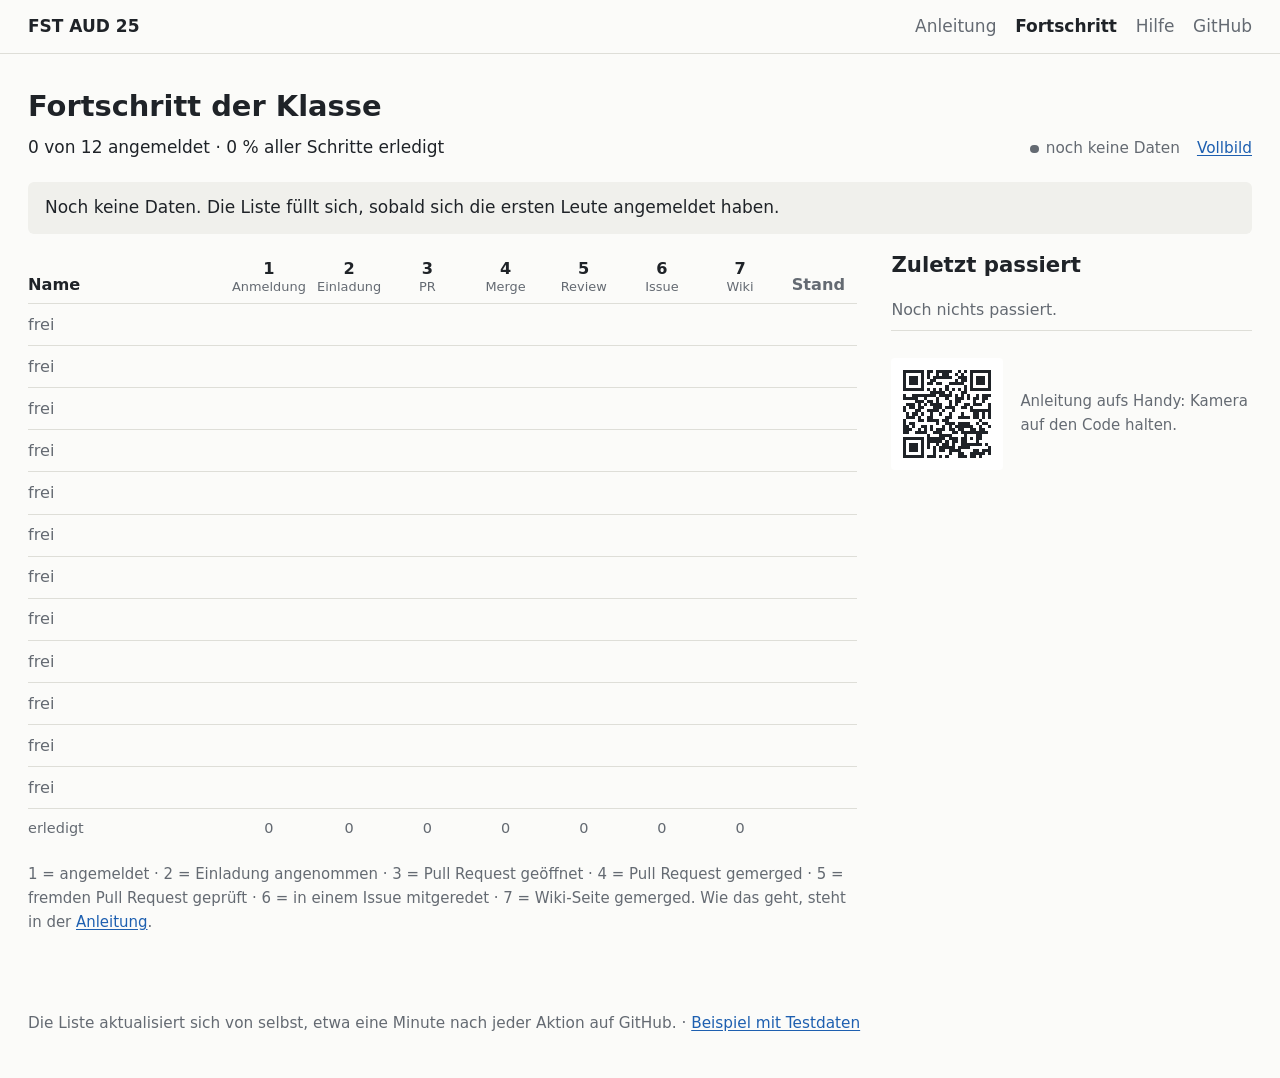
==== commit 505bd9de: "fstaud25: an echtes Repository FSTAUD25 angepasst, eine gemeinsame Anleitung - Alle Links auf Yourwo" ====
--- a/fstaud25/fortschritt.html
+++ b/fstaud25/fortschritt.html
@@ -19,7 +19,7 @@
       <a href="./">Anleitung</a>
       <a href="fortschritt.html" aria-current="page">Fortschritt</a>
       <a href="hilfe.html">Hilfe</a>
-      <a href="https://github.com/Yourworstdream/fstaud25" data-repo="">GitHub</a>
+      <a href="https://github.com/Yourworstdream/FSTAUD25" data-repo="">GitHub</a>
     </nav>
   </div>
 </header>
@@ -44,6 +44,10 @@
     <section aria-labelledby="verlauf-titel">
       <h2 id="verlauf-titel">Zuletzt passiert</h2>
       <ul class="verlauf" id="verlauf"></ul>
+      <figure class="qr">
+        <img src="assets/qr-anleitung.svg" alt="QR-Code zur Anleitung">
+        <figcaption>Anleitung aufs Handy: Kamera auf den Code halten.</figcaption>
+      </figure>
     </section>
   </div>
 </main>
--- a/fstaud25/assets/style.css
+++ b/fstaud25/assets/style.css
@@ -88,6 +88,8 @@
 .schritt { border-top: 1px solid var(--linie); padding: 1.8rem 0 .8rem; }
 .schritt-nr { color: var(--muted); font-size: .9rem; margin: 0 0 .15rem; }
 .schritt-nr .ok { font-weight: 600; }
+.fertig { color: var(--muted); font-size: .95rem; }
+.fertig b { color: var(--text); font-weight: 600; }
 
 .formular { margin: 1rem 0; }
 .formular label { display: block; font-weight: 600; margin-bottom: .9rem; }
@@ -149,6 +151,9 @@
 
 .legende { color: var(--muted); font-size: .88rem; margin-top: .9rem; }
 
+.qr { display: flex; align-items: center; gap: 1rem; margin: 1.6rem 0 0; color: var(--muted); font-size: .88rem; }
+.qr img { width: 112px; height: 112px; background: #fff; padding: 6px; border-radius: 4px; flex: none; }
+
 .verlauf { list-style: none; padding: 0; margin: 0; }
 .verlauf li { padding: .45rem 0; border-bottom: 1px solid var(--linie); font-size: .93rem; margin: 0; }
 .verlauf li.neu { animation: markieren 5s ease-out; }
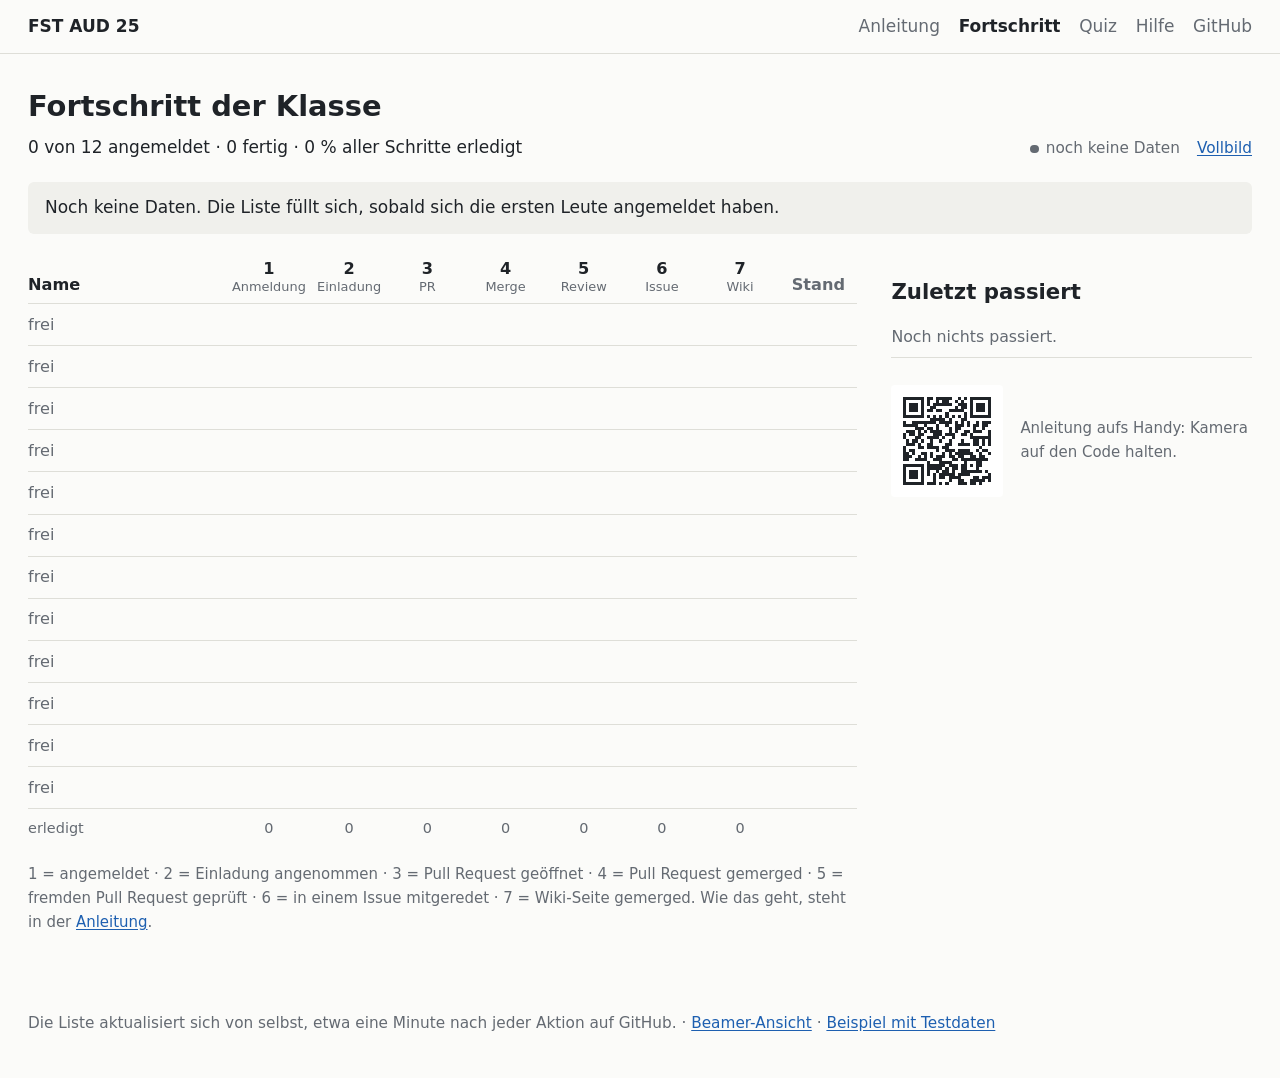
==== commit 9068a5ab: "fstaud25: Stand von main übernommen, Klassenliste mit „Jetzt zu tun“, Beamer-Ansicht, Quiz Spiegel d" ====
--- a/fstaud25/fortschritt.html
+++ b/fstaud25/fortschritt.html
@@ -5,6 +5,8 @@
 <meta name="viewport" content="width=device-width, initial-scale=1">
 <title>Fortschritt · FST AUD 25</title>
 <meta name="description" content="Wer aus der FST AUD 25 hat welche Schritte auf GitHub schon erledigt?">
+<meta property="og:title" content="Klassenliste · FST AUD 25">
+<meta property="og:description" content="Wer hat welche der sieben GitHub-Schritte schon erledigt?">
 <link rel="icon" href="assets/favicon.svg" type="image/svg+xml">
 <link rel="stylesheet" href="assets/style.css">
 <script src="assets/common.js" defer></script>
@@ -18,6 +20,7 @@
     <nav aria-label="Seiten">
       <a href="./">Anleitung</a>
       <a href="fortschritt.html" aria-current="page">Fortschritt</a>
+      <a href="quiz.html">Quiz</a>
       <a href="hilfe.html">Hilfe</a>
       <a href="https://github.com/Yourworstdream/FSTAUD25" data-repo="">GitHub</a>
     </nav>
@@ -41,19 +44,25 @@
       <table class="liste" id="liste"></table>
       <p class="legende" id="legende"></p>
     </div>
-    <section aria-labelledby="verlauf-titel">
-      <h2 id="verlauf-titel">Zuletzt passiert</h2>
-      <ul class="verlauf" id="verlauf"></ul>
+    <div class="seite">
+      <section id="offen-bereich" aria-labelledby="offen-titel" hidden>
+        <h2 id="offen-titel">Jetzt zu tun</h2>
+        <div class="offen" id="offen" aria-live="polite"></div>
+      </section>
+      <section class="verlauf-bereich" aria-labelledby="verlauf-titel">
+        <h2 id="verlauf-titel">Zuletzt passiert</h2>
+        <ul class="verlauf" id="verlauf"></ul>
+      </section>
       <figure class="qr">
         <img src="assets/qr-anleitung.svg" alt="QR-Code zur Anleitung">
         <figcaption>Anleitung aufs Handy: Kamera auf den Code halten.</figcaption>
       </figure>
-    </section>
+    </div>
   </div>
 </main>
 
 <footer class="fuss">
-  Die Liste aktualisiert sich von selbst, etwa eine Minute nach jeder Aktion auf GitHub. · <a href="fortschritt.html?demo">Beispiel mit Testdaten</a>
+  Die Liste aktualisiert sich von selbst, etwa eine Minute nach jeder Aktion auf GitHub. · <a href="fortschritt.html?beamer">Beamer-Ansicht</a> · <a href="fortschritt.html?demo">Beispiel mit Testdaten</a>
 </footer>
 
 </body>
--- a/fstaud25/assets/style.css
+++ b/fstaud25/assets/style.css
@@ -84,6 +84,18 @@
 .uebersicht li.erledigt::marker { color: var(--ok); }
 .uebersicht li.erledigt a { color: var(--muted); }
 .uebersicht li.erledigt::after { content: " ✓"; color: var(--ok); font-weight: 700; }
+
+.prinzip-titel { margin-top: 2rem; }
+.ablauf { display: block; width: 100%; max-width: 34rem; height: auto; margin: .4rem 0 1rem; }
+.ablauf line, .ablauf path { fill: none; stroke-width: 3; stroke-linecap: round; }
+.ablauf .l-main { stroke: var(--muted); }
+.ablauf .l-branch { stroke: var(--akzent); }
+.ablauf circle { stroke-width: 3; fill: var(--bg); }
+.ablauf .p-main { stroke: var(--muted); }
+.ablauf .p-branch { stroke: var(--akzent); }
+.ablauf .p-merge { stroke: var(--ok); fill: var(--ok); }
+.ablauf text { fill: var(--text); font-size: 14px; font-weight: 600; }
+.ablauf text.klein { fill: var(--muted); font-size: 12px; font-weight: 400; }
 
 .schritt { border-top: 1px solid var(--linie); padding: 1.8rem 0 .8rem; }
 .schritt-nr { color: var(--muted); font-size: .9rem; margin: 0 0 .15rem; }
@@ -163,9 +175,57 @@
 
 @keyframes markieren { from { background: var(--markiert); } }
 
-/* Vollbild für Beamer oder Smartboard */
-html.vollbild { font-size: 125%; }
-html.vollbild .kopf, html.vollbild .fuss { display: none; }
+/* Jetzt zu tun: wer gerade auf jemand anderen wartet */
+.seite > section + section { margin-top: 1.6rem; }
+.liste .stand.wartet { color: var(--text); }
+.offen h3 { display: flex; align-items: baseline; gap: .4rem; font-size: .95rem; margin: .9rem 0 .1rem; }
+.offen h3:first-child { margin-top: 0; }
+.offen .zahl { color: var(--muted); font-weight: 400; }
+.offen .aktion { margin-left: auto; font-size: .9rem; font-weight: 400; }
+.offen ul { list-style: none; padding: 0; margin: 0; }
+.offen li { display: flex; flex-wrap: wrap; align-items: baseline; gap: 0 .5rem; padding: .3rem 0; border-bottom: 1px solid var(--linie); font-size: .93rem; margin: 0; }
+.offen li a { color: inherit; text-decoration: none; }
+.offen li a:hover { text-decoration: underline; }
+.offen .login { color: var(--muted); }
+.offen .seit { margin-left: auto; color: var(--muted); font-size: .85rem; white-space: nowrap; }
+
+/* Beamer-Ansicht: alles auf einem Bildschirm, die Schrift richtet sich nach der Bildgröße */
+html.vollbild { font-size: clamp(12px, min(2.1vh, 1.45vw), 28px); }
+html.vollbild body { overflow: hidden; }
+html.vollbild .kopf, html.vollbild .fuss, html.vollbild .legende, html.vollbild .person small { display: none; }
+html.vollbild main { max-width: none; height: 100vh; padding: 1rem 1.5rem; display: flex; flex-direction: column; }
+html.vollbild h1 { font-size: 1.5rem; margin: 0 0 .2rem; }
+html.vollbild .zeile { margin-bottom: .7rem; }
+html.vollbild .raster { flex: 1; min-height: 0; grid-template-columns: minmax(0, 2.1fr) minmax(0, 1fr); gap: 2rem; }
+html.vollbild .raster > div { min-height: 0; }
+html.vollbild table.liste { height: 100%; font-size: 1.05rem; }
+html.vollbild .liste th, html.vollbild .liste td { padding-top: 0; padding-bottom: 0; }
+html.vollbild .liste thead th:not(:first-child) { width: 3.3rem; }
+html.vollbild .liste thead th.stand { width: 9.5rem; }
+html.vollbild .liste .stand { font-size: .85em; }
+html.vollbild .person img, html.vollbild .person .ini { width: 1.5em; height: 1.5em; }
+html.vollbild .seite { display: flex; flex-direction: column; overflow: hidden; }
+html.vollbild #offen-bereich { flex: 0 1 auto; min-height: 0; overflow: hidden; }
+html.vollbild .verlauf-bereich { flex: 1 1 0; min-height: 0; display: flex; flex-direction: column; }
+/* Einträge, die nicht mehr ganz passen, rutschen in eine unsichtbare zweite Spalte statt halb abgeschnitten zu werden */
+html.vollbild .verlauf { flex: 1; min-height: 0; display: flex; flex-flow: column wrap; align-content: flex-start; overflow: hidden; }
+html.vollbild .verlauf li { width: 100%; }
+html.vollbild .qr { flex: none; margin-top: .8rem; }
+html.vollbild .qr img { width: 6.5rem; height: 6.5rem; }
+
+/* Ausdruck als Handzettel */
+.nur-druck { display: none; }
+@media print {
+  :root { --bg: #fff; --text: #000; --muted: #444; --linie: #bbb; --flaeche: #f1f1f1; --akzent: #000; --ok: #000; }
+  html { font-size: 10.5pt; }
+  .kopf, .fuss, .formular, #anmelde-erfolg, #ich, noscript { display: none !important; }
+  main { max-width: none; padding: 0; }
+  a { color: inherit; text-decoration: none; }
+  .schritt { break-inside: avoid; padding: 1rem 0 .4rem; }
+  .nur-druck { display: block; }
+  .druck-kopf { display: flex; align-items: center; gap: 1rem; margin: 0 0 1rem; }
+  .druck-kopf img { width: 90px; height: 90px; }
+}
 
 @media (prefers-reduced-motion: reduce) {
   * { animation: none !important; }
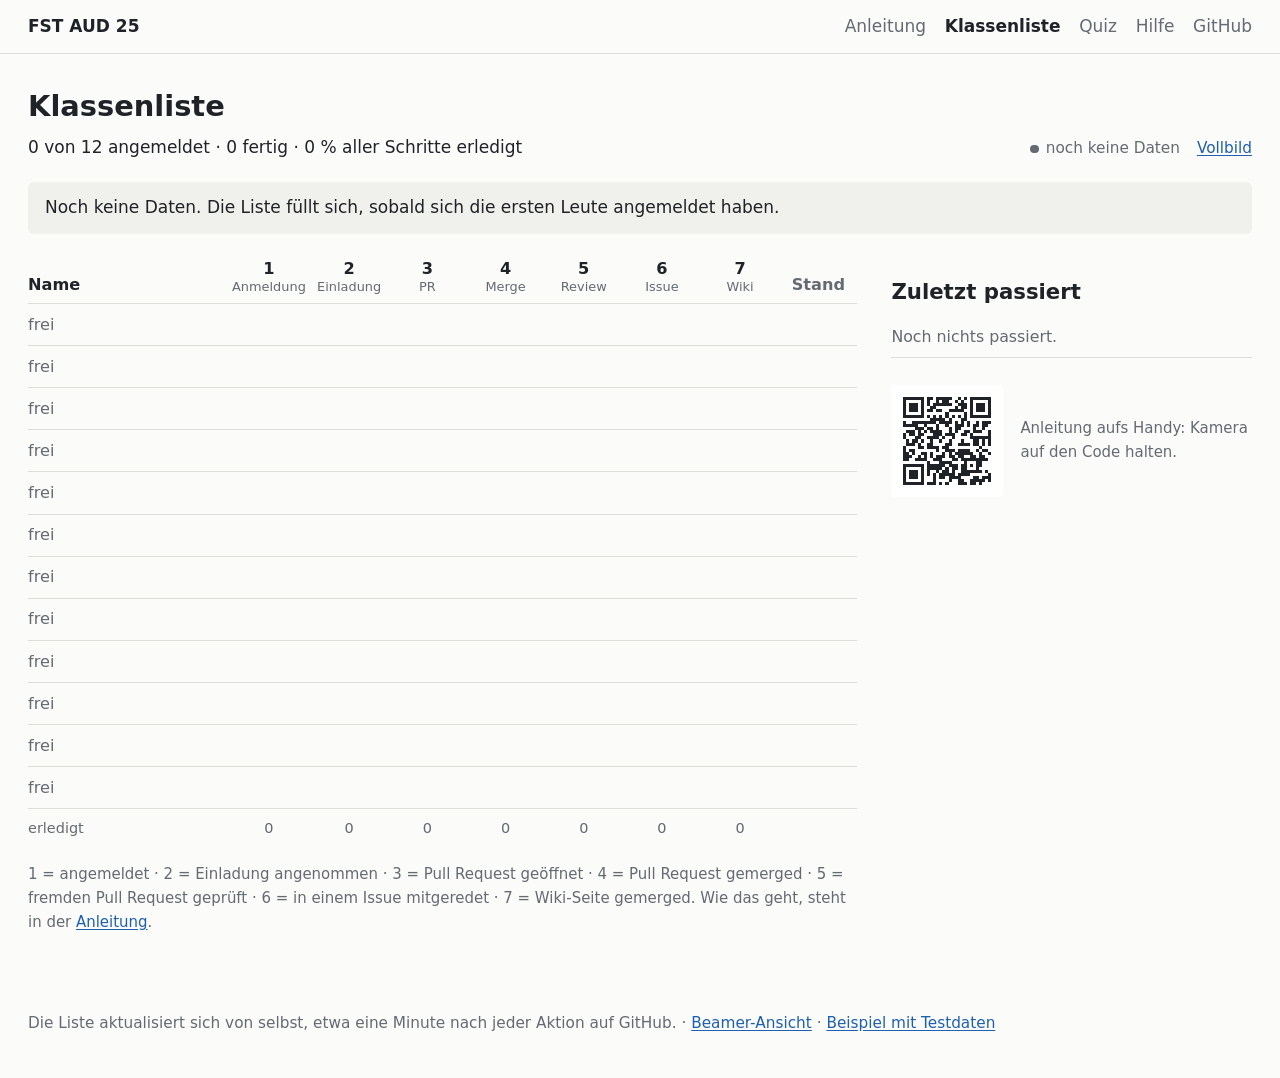
==== commit bb47a919: "fstaud25: Stolperstellen aus dem Gegenlesen behoben (Stand wie live) Entspricht Yourworstdream/FSTAU" ====
--- a/fstaud25/fortschritt.html
+++ b/fstaud25/fortschritt.html
@@ -3,7 +3,7 @@
 <head>
 <meta charset="utf-8">
 <meta name="viewport" content="width=device-width, initial-scale=1">
-<title>Fortschritt · FST AUD 25</title>
+<title>Klassenliste · FST AUD 25</title>
 <meta name="description" content="Wer aus der FST AUD 25 hat welche Schritte auf GitHub schon erledigt?">
 <meta property="og:title" content="Klassenliste · FST AUD 25">
 <meta property="og:description" content="Wer hat welche der sieben GitHub-Schritte schon erledigt?">
@@ -19,7 +19,7 @@
     <a class="seitenname" href="./">FST AUD 25</a>
     <nav aria-label="Seiten">
       <a href="./">Anleitung</a>
-      <a href="fortschritt.html" aria-current="page">Fortschritt</a>
+      <a href="fortschritt.html" aria-current="page">Klassenliste</a>
       <a href="quiz.html">Quiz</a>
       <a href="hilfe.html">Hilfe</a>
       <a href="https://github.com/Yourworstdream/FSTAUD25" data-repo="">GitHub</a>
@@ -28,7 +28,7 @@
 </header>
 
 <main>
-  <h1 id="titel">Fortschritt der Klasse</h1>
+  <h1 id="titel">Klassenliste</h1>
   <div class="zeile">
     <span id="zusammenfassung">&nbsp;</span>
     <span class="rechts">
